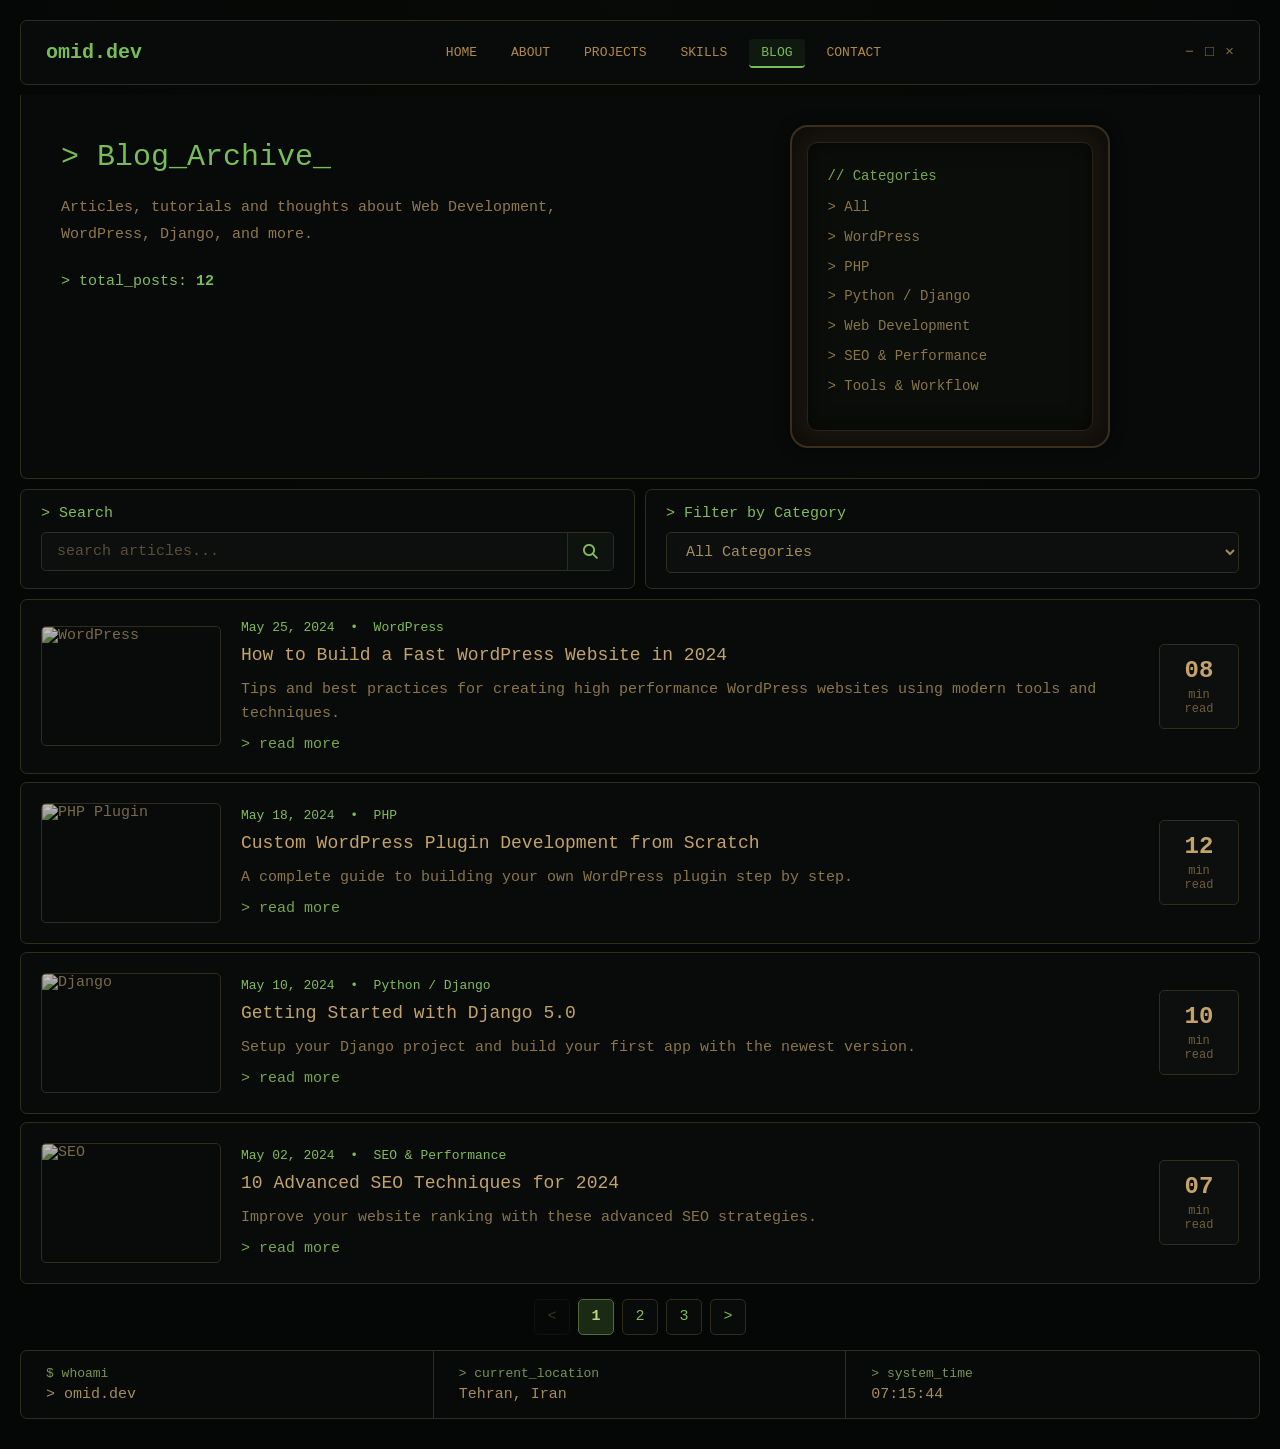
==== archive-blog.html @ b1e1ba17 "set new pages / single-portfolio, archive-blog, single blog, all assets for files" ====
<!DOCTYPE html>
<html lang="en" dir="ltr">

<head>
    <meta charset="UTF-8">
    <meta name="viewport" content="width=device-width, initial-scale=1.0">
    <title>Blog Archive | omid.dev</title>
    <link rel="stylesheet" href="archive-blog.css">
    <link rel="stylesheet" href="https://cdnjs.cloudflare.com/ajax/libs/font-awesome/6.5.0/css/all.min.css">
</head>

<body>


    <!-- ==================================================
         NAVBAR
    ================================================== -->

    <nav class="nav">

        <a href="index.html" class="logo">
            omid.dev
        </a>

        <ul class="nav-links">
            <li><a href="index.html">HOME</a></li>
            <li><a href="index.html#about">ABOUT</a></li>
            <li><a href="index.html#projects">PROJECTS</a></li>
            <li><a href="index.html#skills">SKILLS</a></li>
            <li><a href="archive-blog.html" class="active">BLOG</a></li>
            <li><a href="index.html#contact">CONTACT</a></li>
        </ul>

        <div class="window-controls">
            <span>&minus;</span>
            <span>&square;</span>
            <span>&times;</span>
        </div>

    </nav>


    <!-- ==================================================
         HERO SECTION
    ================================================== -->

    <div class="blog-hero">

        <!-- LEFT SIDE -->
        <div class="blog-hero-left">

            <h1 class="hero-title">
                &gt; Blog_Archive<span class="cursor">_</span>
            </h1>

            <p class="hero-desc">
                Articles, tutorials and thoughts
                about Web Development, WordPress,
                Django, and more.
            </p>

            <p class="hero-total">
                &gt; total_posts: <span>12</span>
            </p>

        </div>

        <!-- RIGHT SIDE - CATEGORIES MONITOR -->
        <div class="blog-hero-right">

            <div class="monitor-frame">

                <div class="monitor-screen">

                    <p class="monitor-label">
                        // Categories
                    </p>

                    <p class="monitor-item">&gt; All</p>
                    <p class="monitor-item">&gt; WordPress</p>
                    <p class="monitor-item">&gt; PHP</p>
                    <p class="monitor-item">&gt; Python / Django</p>
                    <p class="monitor-item">&gt; Web Development</p>
                    <p class="monitor-item">&gt; SEO &amp; Performance</p>
                    <p class="monitor-item">&gt; Tools &amp; Workflow</p>

                </div>

            </div>

        </div>

    </div>


    <!-- ==================================================
         FILTER SECTION
    ================================================== -->

    <div class="filter-section">

        <!-- SEARCH -->
        <div class="filter-box">
            <label class="filter-label">&gt; Search</label>
            <div class="search-input-wrap">
                <input
                    type="text"
                    class="search-input"
                    placeholder="search articles..."
                >
                <button class="search-btn">
                    <i class="fa-solid fa-magnifying-glass"></i>
                </button>
            </div>
        </div>

        <!-- CATEGORY FILTER -->
        <div class="filter-box">
            <label class="filter-label">&gt; Filter by Category</label>
            <select class="filter-select">
                <option>All Categories</option>
                <option>WordPress</option>
                <option>PHP</option>
                <option>Python / Django</option>
                <option>Web Development</option>
                <option>SEO &amp; Performance</option>
                <option>Tools &amp; Workflow</option>
            </select>
        </div>

    </div>


    <!-- ==================================================
         BLOG POSTS
    ================================================== -->

    <div class="posts-list">


        <!-- POST 01 -->
        <article class="post-card">

            <div class="post-thumb">
                <img src="https://images.unsplash.com/photo-1555066931-4365d14bab8c?w=300&h=200&fit=crop" alt="WordPress">
            </div>

            <div class="post-info">

                <p class="post-meta">
                    May 25, 2024 &nbsp;&bull;&nbsp; WordPress
                </p>

                <h2 class="post-title">
                    How to Build a Fast WordPress
                    Website in 2024
                </h2>

                <p class="post-excerpt">
                    Tips and best practices for creating high performance
                    WordPress websites using modern tools and techniques.
                </p>

                <a href="single-blog.html" class="post-link">
                    &gt; read more
                </a>

            </div>

            <div class="post-readtime">
                <span class="readtime-num">08</span>
                <span class="readtime-label">min read</span>
            </div>

        </article>


        <!-- POST 02 -->
        <article class="post-card">

            <div class="post-thumb">
                <img src="https://images.unsplash.com/photo-1555066931-4365d14bab8c?w=300&h=200&fit=crop" alt="PHP Plugin">
            </div>

            <div class="post-info">

                <p class="post-meta">
                    May 18, 2024 &nbsp;&bull;&nbsp; PHP
                </p>

                <h2 class="post-title">
                    Custom WordPress Plugin Development
                    from Scratch
                </h2>

                <p class="post-excerpt">
                    A complete guide to building your own WordPress plugin
                    step by step.
                </p>

                <a href="single-blog.html" class="post-link">
                    &gt; read more
                </a>

            </div>

            <div class="post-readtime">
                <span class="readtime-num">12</span>
                <span class="readtime-label">min read</span>
            </div>

        </article>


        <!-- POST 03 -->
        <article class="post-card">

            <div class="post-thumb">
                <img src="https://images.unsplash.com/photo-1526379095098-d400fd0bf935?w=300&h=200&fit=crop" alt="Django">
            </div>

            <div class="post-info">

                <p class="post-meta">
                    May 10, 2024 &nbsp;&bull;&nbsp; Python / Django
                </p>

                <h2 class="post-title">
                    Getting Started with Django 5.0
                </h2>

                <p class="post-excerpt">
                    Setup your Django project and build your first app
                    with the newest version.
                </p>

                <a href="single-blog.html" class="post-link">
                    &gt; read more
                </a>

            </div>

            <div class="post-readtime">
                <span class="readtime-num">10</span>
                <span class="readtime-label">min read</span>
            </div>

        </article>


        <!-- POST 04 -->
        <article class="post-card">

            <div class="post-thumb">
                <img src="https://images.unsplash.com/photo-1460925895917-afdab827c52f?w=300&h=200&fit=crop" alt="SEO">
            </div>

            <div class="post-info">

                <p class="post-meta">
                    May 02, 2024 &nbsp;&bull;&nbsp; SEO &amp; Performance
                </p>

                <h2 class="post-title">
                    10 Advanced SEO Techniques for 2024
                </h2>

                <p class="post-excerpt">
                    Improve your website ranking with these advanced
                    SEO strategies.
                </p>

                <a href="single-blog.html" class="post-link">
                    &gt; read more
                </a>

            </div>

            <div class="post-readtime">
                <span class="readtime-num">07</span>
                <span class="readtime-label">min read</span>
            </div>

        </article>


    </div>


    <!-- ==================================================
         PAGINATION
    ================================================== -->

    <div class="pagination">

        <button class="page-btn" disabled>&lt;</button>
        <button class="page-btn active">1</button>
        <button class="page-btn">2</button>
        <button class="page-btn">3</button>
        <button class="page-btn">&gt;</button>

    </div>


    <!-- ==================================================
         FOOTER
    ================================================== -->

    <footer class="site-footer">

        <div class="footer-col">
            <span class="footer-key">$ whoami</span>
            <span class="footer-val">&gt; omid.dev</span>
        </div>

        <div class="footer-col">
            <span class="footer-key">&gt; current_location</span>
            <span class="footer-val">Tehran, Iran</span>
        </div>

        <div class="footer-col">
            <span class="footer-key">&gt; system_time</span>
            <span class="footer-val" id="footer-clock">18:42:36</span>
        </div>

    </footer>


    <!-- ==================================================
         JAVASCRIPT
    ================================================== -->

    <script src="archive-blog.js"></script>

</body>

</html>
---- archive-blog.css ----
/* =====================================================
   RESET
===================================================== */

* {
    margin: 0;
    padding: 0;
    box-sizing: border-box;
}

html {
    scroll-behavior: smooth;
}

body {
    min-height: 100vh;
    background:
        radial-gradient(
            circle at 50% 0%,
            rgba(80, 80, 40, .035),
            transparent 40%
        ),
        #050706;
    color: #a78c58;
    font-family: "Courier New", monospace;
    font-size: 15px;
    overflow-x: hidden;
}


/* =====================================================
   NAVBAR
===================================================== */

.nav {
    width: calc(100% - 40px);
    max-width: 1500px;
    height: 65px;
    margin: 20px auto 0;
    padding: 0 25px;
    display: flex;
    align-items: center;
    justify-content: space-between;
    background: #080b0a;
    border: 1px solid #302d1e;
    border-radius: 7px;
}

.logo {
    color: #76bd58;
    font-size: 20px;
    font-weight: bold;
    text-decoration: none;
}

.nav-links {
    display: flex;
    align-items: center;
    gap: 10px;
    list-style: none;
}

.nav-links a {
    color: #b18a45;
    text-decoration: none;
    font-size: 13px;
    padding: 6px 12px;
    border-radius: 4px;
    transition: color .2s ease, background .2s ease;
}

.nav-links a:hover {
    color: #9bcf70;
}

.nav-links a.active {
    color: #78bd58;
    background: rgba(120, 189, 88, .08);
    border-bottom: 2px solid #78bd58;
}

.window-controls {
    display: flex;
    align-items: center;
    gap: 11px;
    color: #866b3b;
    font-size: 15px;
}


/* =====================================================
   HERO SECTION
===================================================== */

.blog-hero {
    width: calc(100% - 40px);
    max-width: 1500px;
    margin: 10px auto 0;
    display: grid;
    grid-template-columns: 1fr 1fr;
    gap: 0;
    background: #070a09;
    border-left: 1px solid #302d1e;
    border-right: 1px solid #302d1e;
    border-bottom: 1px solid #302d1e;
    border-radius: 0 0 7px 7px;
    overflow: hidden;
}

.blog-hero-left {
    padding: 45px 40px;
}

.hero-title {
    margin-bottom: 20px;
    color: #77bd58;
    font-size: 30px;
    font-weight: 500;
}

.cursor {
    animation: blink 1s steps(1) infinite;
    color: #77bd58;
}

@keyframes blink {
    0%, 49% { opacity: 1; }
    50%, 100% { opacity: 0; }
}

.hero-desc {
    color: #92784b;
    font-size: 15px;
    line-height: 1.8;
    margin-bottom: 25px;
}

.hero-total {
    color: #81bc59;
    font-size: 15px;
}

.hero-total span {
    color: #78bd58;
    font-weight: bold;
}


/* =====================================================
   MONITOR FRAME (RIGHT SIDE)
===================================================== */

.blog-hero-right {
    display: flex;
    align-items: center;
    justify-content: center;
    padding: 30px;
}

.monitor-frame {
    width: 320px;
    padding: 15px;
    background: #1a1610;
    border-radius: 18px;
    border: 2px solid #3a2e1c;
    box-shadow:
        inset 0 0 30px rgba(0,0,0,.6),
        0 0 15px rgba(0,0,0,.4);
}

.monitor-screen {
    background: #0a0d09;
    border: 1px solid #2a2318;
    border-radius: 10px;
    padding: 25px 20px;
    box-shadow: inset 0 0 20px rgba(0,0,0,.5);
}

.monitor-label {
    color: #78a64e;
    font-size: 14px;
    margin-bottom: 12px;
}

.monitor-item {
    color: #8a7548;
    font-size: 14px;
    margin-bottom: 6px;
    line-height: 1.7;
}

.monitor-item:hover {
    color: #b8945a;
}


/* =====================================================
   FILTER SECTION
===================================================== */

.filter-section {
    width: calc(100% - 40px);
    max-width: 1500px;
    margin: 10px auto 0;
    display: grid;
    grid-template-columns: 1fr 1fr;
    gap: 10px;
}

.filter-box {
    background: #080b0a;
    border: 1px solid #302d1e;
    border-radius: 7px;
    padding: 15px 20px;
}

.filter-label {
    display: block;
    margin-bottom: 10px;
    color: #81bc59;
    font-size: 15px;
}

.search-input-wrap {
    display: flex;
    align-items: center;
    background: #0c0f0d;
    border: 1px solid #302d1e;
    border-radius: 5px;
    overflow: hidden;
}

.search-input {
    flex: 1;
    padding: 10px 15px;
    background: transparent;
    border: none;
    outline: none;
    color: #a78c58;
    font-family: inherit;
    font-size: 15px;
}

.search-input::placeholder {
    color: #5a4e38;
}

.search-btn {
    padding: 10px 15px;
    background: #0f1310;
    border: none;
    border-left: 1px solid #302d1e;
    color: #81bc59;
    cursor: pointer;
    font-size: 15px;
    transition: background .2s ease;
}

.search-btn:hover {
    background: #161b16;
}

.filter-select {
    width: 100%;
    padding: 10px 15px;
    background: #0c0f0d;
    border: 1px solid #302d1e;
    border-radius: 5px;
    color: #a78c58;
    font-family: inherit;
    font-size: 15px;
    outline: none;
    cursor: pointer;
    appearance: auto;
}

.filter-select option {
    background: #0c0f0d;
    color: #a78c58;
}


/* =====================================================
   BLOG POSTS
===================================================== */

.posts-list {
    width: calc(100% - 40px);
    max-width: 1500px;
    margin: 10px auto 0;
}

.post-card {
    display: grid;
    grid-template-columns: 180px 1fr 80px;
    gap: 20px;
    align-items: center;
    padding: 20px;
    margin-bottom: 8px;
    background: #080b0a;
    border: 1px solid #302d1e;
    border-radius: 7px;
    transition: border-color .2s ease, background .2s ease;
}

.post-card:hover {
    border-color: #586b3b;
    background: #0a0e0b;
}

.post-thumb {
    width: 180px;
    height: 120px;
    overflow: hidden;
    border-radius: 5px;
    border: 1px solid #302d1e;
}

.post-thumb img {
    width: 100%;
    height: 100%;
    object-fit: cover;
    filter: brightness(0.7) sepia(0.3);
    transition: filter .3s ease;
}

.post-card:hover .post-thumb img {
    filter: brightness(0.85) sepia(0.2);
}

.post-meta {
    color: #81bc59;
    font-size: 13px;
    margin-bottom: 8px;
}

.post-title {
    color: #c4a36a;
    font-size: 18px;
    font-weight: 500;
    margin-bottom: 10px;
    line-height: 1.4;
}

.post-excerpt {
    color: #8a7548;
    font-size: 15px;
    line-height: 1.6;
    margin-bottom: 10px;
}

.post-link {
    color: #78a64e;
    font-size: 15px;
    text-decoration: none;
    transition: color .2s ease;
}

.post-link:hover {
    color: #b3d87d;
}

.post-readtime {
    text-align: center;
    padding: 12px;
    background: #0c0f0d;
    border: 1px solid #302d1e;
    border-radius: 5px;
}

.readtime-num {
    display: block;
    color: #c4a36a;
    font-size: 24px;
    font-weight: bold;
}

.readtime-label {
    display: block;
    color: #725e3b;
    font-size: 12px;
    margin-top: 4px;
}


/* =====================================================
   PAGINATION
===================================================== */

.pagination {
    width: calc(100% - 40px);
    max-width: 1500px;
    margin: 15px auto;
    display: flex;
    justify-content: center;
    align-items: center;
    gap: 8px;
}

.page-btn {
    width: 36px;
    height: 36px;
    display: flex;
    align-items: center;
    justify-content: center;
    background: #080b0a;
    border: 1px solid #302d1e;
    border-radius: 5px;
    color: #81bc59;
    font-family: inherit;
    font-size: 15px;
    cursor: pointer;
    transition: all .2s ease;
}

.page-btn:hover:not(:disabled):not(.active) {
    border-color: #586b3b;
    background: #0c0f0d;
}

.page-btn.active {
    background: #1a2a15;
    border-color: #586b3b;
    color: #b3d87d;
    font-weight: bold;
}

.page-btn:disabled {
    opacity: 0.3;
    cursor: not-allowed;
}


/* =====================================================
   FOOTER
===================================================== */

.site-footer {
    width: calc(100% - 40px);
    max-width: 1500px;
    margin: 0 auto 30px;
    display: grid;
    grid-template-columns: 1fr 1fr 1fr;
    background: #070a09;
    border: 1px solid #302d1e;
    border-radius: 7px;
    overflow: hidden;
}

.footer-col {
    padding: 15px 25px;
    border-right: 1px solid #302d1e;
    display: flex;
    flex-direction: column;
    gap: 5px;
}

.footer-col:last-child {
    border-right: none;
}

.footer-key {
    color: #789353;
    font-size: 13px;
}

.footer-val {
    color: #a78c58;
    font-size: 15px;
}


/* =====================================================
   RESPONSIVE
===================================================== */

@media (max-width: 1000px) {

    .blog-hero {
        grid-template-columns: 1fr;
    }

    .blog-hero-right {
        display: none;
    }

    .filter-section {
        grid-template-columns: 1fr;
    }

    .post-card {
        grid-template-columns: 140px 1fr 70px;
        gap: 15px;
    }

    .post-thumb {
        width: 140px;
        height: 100px;
    }
}

@media (max-width: 700px) {

    .nav-links {
        display: none;
    }

    .post-card {
        grid-template-columns: 1fr;
        gap: 12px;
    }

    .post-thumb {
        width: 100%;
        height: 180px;
    }

    .post-readtime {
        text-align: left;
        padding: 0;
        background: none;
        border: none;
    }

    .readtime-num {
        display: inline;
        font-size: 15px;
    }

    .readtime-label {
        display: inline;
        font-size: 15px;
        margin-top: 0;
    }

    .site-footer {
        grid-template-columns: 1fr;
    }

    .footer-col {
        border-right: none;
        border-bottom: 1px solid #302d1e;
    }

    .footer-col:last-child {
        border-bottom: none;
    }

    .hero-title {
        font-size: 22px;
    }
}
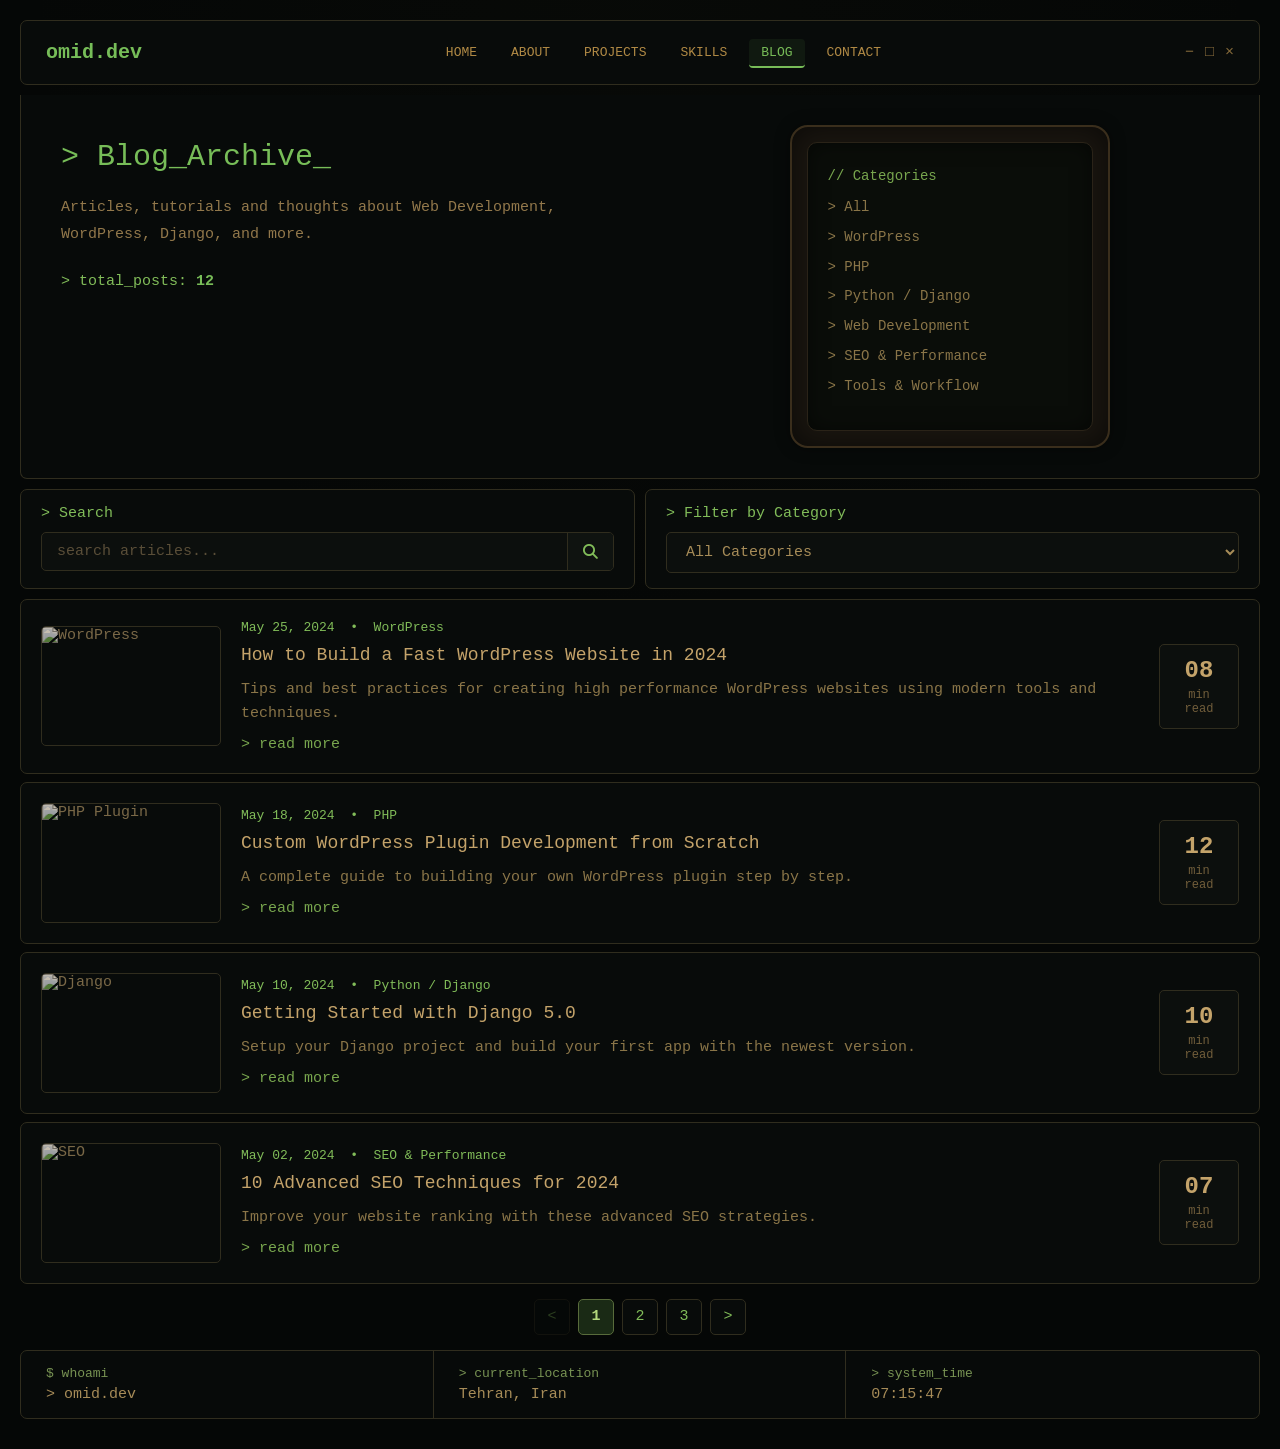
==== commit ccd97576: "responsive site" ====
--- a/archive-blog.html
+++ b/archive-blog.html
@@ -21,6 +21,12 @@
         <a href="index.html" class="logo">
             omid.dev
         </a>
+
+        <button class="hamburger" aria-label="Toggle menu">
+            <span></span>
+            <span></span>
+            <span></span>
+        </button>
 
         <ul class="nav-links">
             <li><a href="index.html">HOME</a></li>
@@ -38,6 +44,9 @@
         </div>
 
     </nav>
+
+    <!-- Mobile Menu Overlay -->
+    <div class="mobile-overlay"></div>
 
 
     <!-- ==================================================
--- a/archive-blog.css
+++ b/archive-blog.css
@@ -85,6 +85,68 @@
     gap: 11px;
     color: #866b3b;
     font-size: 15px;
+}
+
+
+/* =====================================================
+   HAMBURGER MENU
+===================================================== */
+
+.hamburger {
+    display: none;
+    flex-direction: column;
+    justify-content: center;
+    gap: 5px;
+    width: 30px;
+    height: 30px;
+    padding: 0;
+    background: transparent;
+    border: none;
+    cursor: pointer;
+    z-index: 1001;
+}
+
+.hamburger span {
+    display: block;
+    width: 100%;
+    height: 2px;
+    background: #b18a45;
+    border-radius: 2px;
+    transition: all .3s ease;
+}
+
+.hamburger.active span:nth-child(1) {
+    transform: rotate(45deg) translate(5px, 5px);
+    background: #78bd58;
+}
+
+.hamburger.active span:nth-child(2) {
+    opacity: 0;
+}
+
+.hamburger.active span:nth-child(3) {
+    transform: rotate(-45deg) translate(5px, -5px);
+    background: #78bd58;
+}
+
+
+/* =====================================================
+   MOBILE OVERLAY
+===================================================== */
+
+.mobile-overlay {
+    display: none;
+    position: fixed;
+    inset: 0;
+    background: rgba(5, 7, 6, 0.95);
+    z-index: 999;
+    opacity: 0;
+    transition: opacity .3s ease;
+}
+
+.mobile-overlay.active {
+    display: block;
+    opacity: 1;
 }
 
 
@@ -499,10 +561,42 @@
     }
 }
 
-@media (max-width: 700px) {
+@media (max-width: 768px) {
+
+    .hamburger {
+        display: flex;
+    }
+
+    .window-controls {
+        display: none;
+    }
 
     .nav-links {
-        display: none;
+        position: fixed;
+        top: 0;
+        right: -100%;
+        width: 280px;
+        height: 100vh;
+        flex-direction: column;
+        align-items: flex-start;
+        gap: 0;
+        padding: 80px 30px 30px;
+        background: #080b0a;
+        border-left: 1px solid #302d1e;
+        z-index: 1000;
+        transition: right .3s ease;
+        overflow-y: auto;
+    }
+
+    .nav-links.active {
+        right: 0;
+    }
+
+    .nav-links a {
+        width: 100%;
+        padding: 14px 0;
+        font-size: 15px;
+        border-bottom: 1px solid #1a1d16;
     }
 
     .post-card {
@@ -549,4 +643,20 @@
     .hero-title {
         font-size: 22px;
     }
-}
+
+    .blog-hero-left {
+        padding: 30px 20px;
+    }
+
+    .filter-box {
+        padding: 12px 15px;
+    }
+
+    .post-title {
+        font-size: 16px;
+    }
+
+    .post-excerpt {
+        font-size: 14px;
+    }
+}
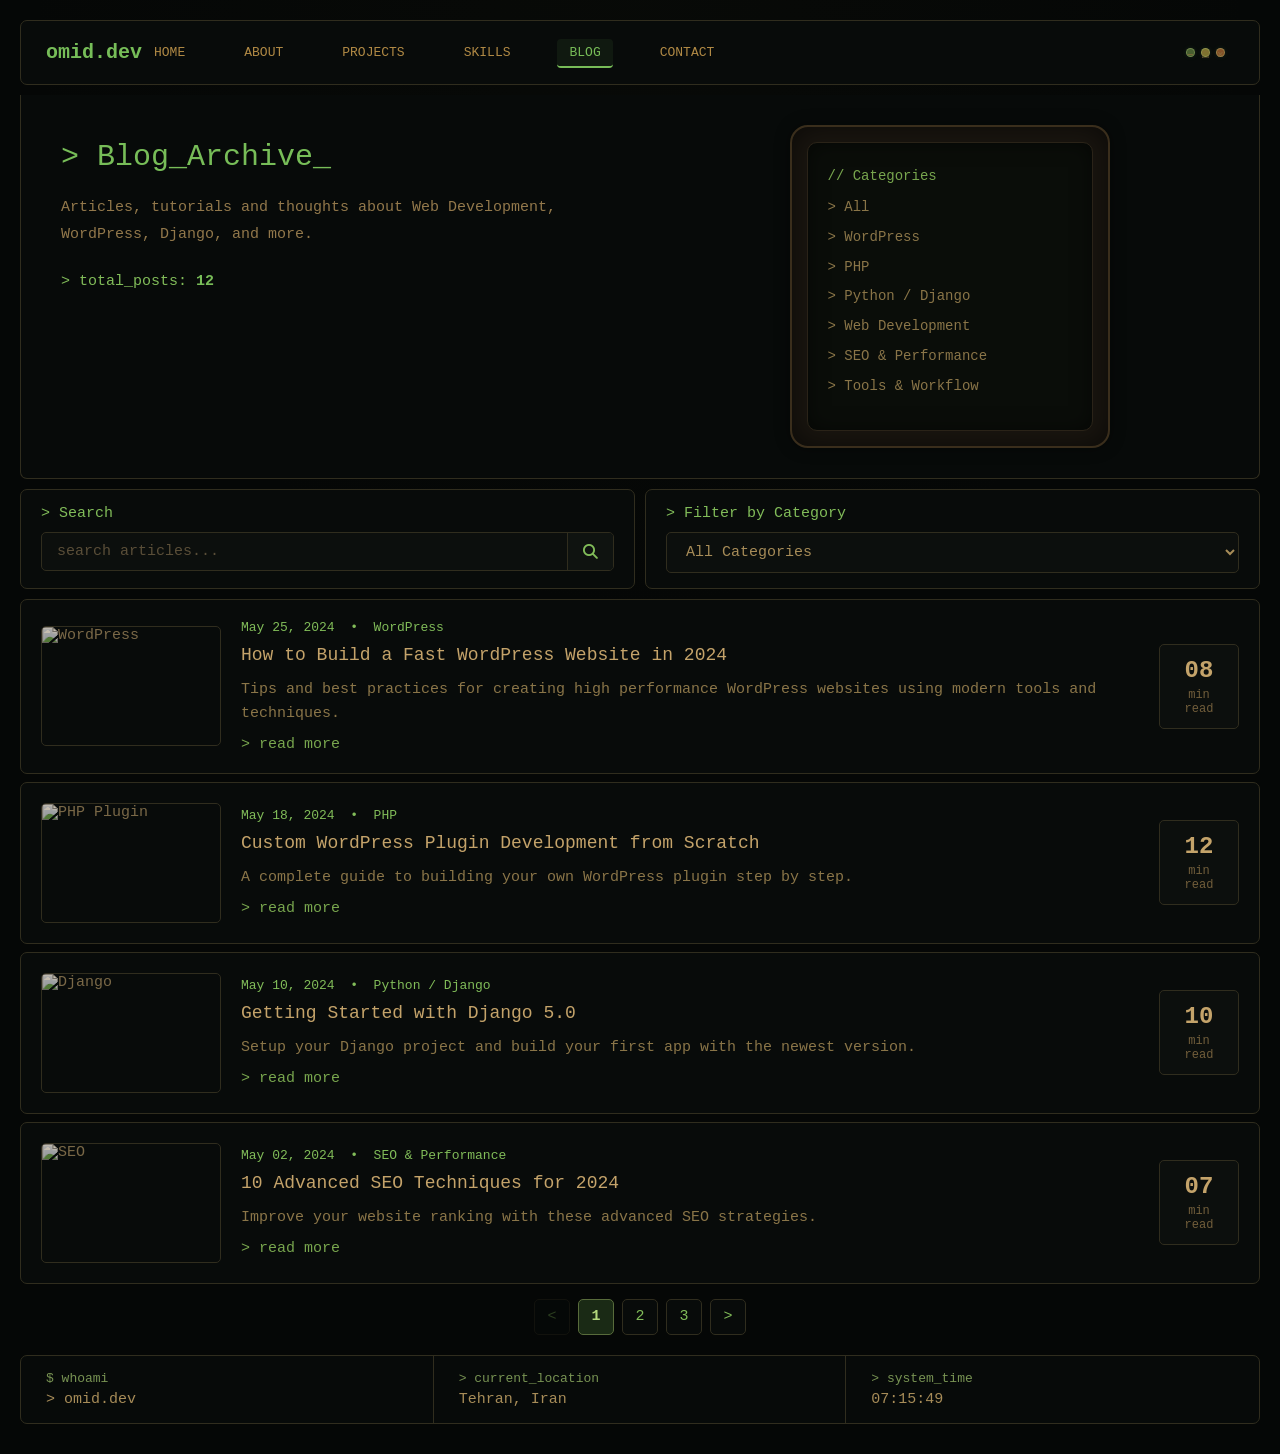
==== commit a315be32: "online project version" ====
--- a/archive-blog.html
+++ b/archive-blog.html
@@ -5,7 +5,7 @@
     <meta charset="UTF-8">
     <meta name="viewport" content="width=device-width, initial-scale=1.0">
     <title>Blog Archive | omid.dev</title>
-    <link rel="stylesheet" href="archive-blog.css">
+    <link rel="stylesheet" href="new-css.css">
     <link rel="stylesheet" href="https://cdnjs.cloudflare.com/ajax/libs/font-awesome/6.5.0/css/all.min.css">
 </head>
 
--- a/new-css.css
+++ b/new-css.css
@@ -0,0 +1,6725 @@
+/* =====================================================
+   new-css.css — Combined Stylesheet
+   All project CSS in one file.
+   Sections:
+     1. style.css         (index.html — main page)
+     2. archive-blog.css  (archive-blog.html)
+     3. single-blog.css   (single-blog.html)
+     4. single-portfolio.css (single-portfolio.html)
+     5. portfolio.css     (portfolio.html)
+   Original files preserved — do NOT delete.
+===================================================== */
+
+
+
+/* =====================================================
+   SECTION 1 — style.css (index.html)
+===================================================== */
+
+/* =====================================================
+   RESET
+===================================================== */
+
+* {
+    margin: 0;
+    padding: 0;
+    box-sizing: border-box;
+}
+
+
+html {
+    scroll-behavior: smooth;
+}
+
+
+body {
+
+    min-height: 100vh;
+
+    background:
+        radial-gradient(
+            circle at 50% 0%,
+            rgba(80, 80, 40, .035),
+            transparent 40%
+        ),
+        #050706;
+
+    color: #a78c58;
+
+    font-family:
+        "Courier New",
+        monospace;
+
+    font-size: 15px;
+
+    overflow-x: hidden;
+}
+
+
+::-webkit-scrollbar {
+
+    width: 8px;
+
+    height: 8px;
+}
+
+
+::-webkit-scrollbar-track {
+
+    background: #0a0d0c;
+}
+
+
+::-webkit-scrollbar-thumb {
+
+    background: #3a3520;
+
+    border-radius: 4px;
+}
+
+
+::-webkit-scrollbar-thumb:hover {
+
+    background: #586b3b;
+}
+
+
+::-webkit-scrollbar-corner {
+
+    background: #0a0d0c;
+}
+
+
+/* =====================================================
+   NAVBAR
+===================================================== */
+
+.nav {
+
+    width: calc(100% - 40px);
+
+    max-width: 1500px;
+
+    height: 65px;
+
+    margin: 20px auto 0;
+
+    padding: 0 25px;
+
+    display: flex;
+
+    align-items: center;
+
+    justify-content: space-between;
+
+    background: #080b0a;
+
+    border: 1px solid #302d1e;
+
+    border-radius: 7px;
+}
+
+.logo_div{
+    width: 33%;
+}
+.menu{
+    width: 33%;
+}
+
+.logo {
+
+    color: #76bd58;
+
+    font-size: 20px;
+
+    font-weight: bold;
+}
+
+
+.nav-links {
+
+    display: flex;
+
+    align-items: center;
+
+    gap: 35px;
+
+    list-style: none;
+}
+
+
+.nav-links a {
+
+    color: #b18a45;
+
+    text-decoration: none;
+
+    font-size: 13px;
+
+    transition: color .2s ease;
+}
+
+
+.nav-links a:hover {
+
+    color: #9bcf70;
+}.nav-work {
+
+    color: #8dc365 !important;
+
+}
+
+
+/* =====================================================
+   HAMBURGER MENU
+===================================================== */
+
+.hamburger {
+
+    display: none;
+
+    flex-direction: column;
+    justify-content: center;
+    gap: 5px;
+
+    width: 30px;
+    height: 30px;
+    padding: 0;
+
+    background: transparent;
+    border: none;
+    cursor: pointer;
+    z-index: 1001;
+}
+
+
+.hamburger span {
+
+    display: block;
+    width: 100%;
+    height: 2px;
+    background: #b18a45;
+    border-radius: 2px;
+    transition: all .3s ease;
+}
+
+
+.hamburger.active span:nth-child(1) {
+    transform: rotate(45deg) translate(5px, 5px);
+    background: #78bd58;
+}
+
+
+.hamburger.active span:nth-child(2) {
+    opacity: 0;
+}
+
+
+.hamburger.active span:nth-child(3) {
+    transform: rotate(-45deg) translate(5px, -5px);
+    background: #78bd58;
+}
+
+
+/* =====================================================
+   MOBILE OVERLAY
+===================================================== */
+
+.mobile-overlay {
+
+    display: none;
+
+    position: fixed;
+    inset: 0;
+    background: rgba(5, 7, 6, 0.95);
+    z-index: 999;
+    opacity: 0;
+    transition: opacity .3s ease;
+}
+
+
+.mobile-overlay.active {
+
+    display: block;
+    opacity: 1;
+
+}
+
+
+/* =====================================================
+   HERO
+===================================================== */
+
+.section1 {
+
+    width: calc(100% - 40px);
+
+    max-width: 1500px;
+
+    min-height: 465px;
+
+    margin: 0 auto;
+
+    display: grid;
+
+    grid-template-columns: 1fr 1fr;
+
+    border-left: 1px solid #302d1e;
+
+    border-right: 1px solid #302d1e;
+
+    border-bottom: 1px solid #302d1e;
+
+    border-radius: 0 0 7px 7px;
+
+    background: #070a09;
+}
+
+
+.title {
+
+    padding: 55px 45px;
+}
+
+
+.title h1 {
+
+    margin-bottom: 15px;
+
+    color: #77bd58;
+
+    font-size: 30px;
+
+    font-weight: 500;
+}
+
+
+.title h2 {
+
+    margin-bottom: 20px;
+
+    color: #b59862;
+
+    font-size: 18px;
+
+    font-weight: 400;
+}
+
+
+.title > p {
+
+    color: #92784b;
+
+    font-size: 16px;
+
+    line-height: 1.8;
+}
+
+
+.btn {
+
+    margin-top: 28px;
+
+    padding: 12px 25px;
+
+    background: transparent;
+
+    border: 1px solid #597340;
+
+    color: #7eb45b;
+
+    font-family: inherit;
+
+    font-size: 15px;
+
+    cursor: pointer;
+
+    transition: .2s ease;
+}
+
+
+.btn:hover {
+
+    background: #10170d;
+
+    border-color: #7ca853;
+}
+
+
+/* =====================================================
+   SOCIAL
+===================================================== */
+
+.social-btn {
+
+    display: flex;
+
+    gap: 25px;
+
+    margin-top: 20px;
+}
+
+
+.social-btn button {
+
+    width: 25px;
+
+    height: 25px;
+
+    background: transparent;
+
+    border: 0;
+
+    color: #6e9c4d;
+
+    font-size: 20px;
+
+    cursor: pointer;
+
+    transition: .2s ease;
+}
+
+
+.social-btn button:hover {
+
+    color: #a3d47a;
+
+    transform: translateY(-2px);
+}
+
+
+/* =====================================================
+   INFO BOX
+===================================================== */
+
+.info-box {
+
+    margin-top: 25px;
+
+    color: #806c45;
+
+    font-size: 15px;
+
+    line-height: 1.9;
+}
+
+
+.info-box .label {
+
+    display: inline-block;
+
+    width: 145px;
+
+    color: #6f954b;
+}
+
+
+.info-box .value {
+
+    color: #a58a55;
+}
+
+
+.info-box .true {
+
+    color: #77b54d;
+}
+
+
+/* =====================================================
+   ABOUT / SKILLS / CURRENTLY
+===================================================== */
+
+.container {
+
+    width: calc(100% - 40px);
+
+    max-width: 1500px;
+
+    margin: 10px auto 0;
+
+    display: grid;
+
+    grid-template-columns:
+        1.1fr
+        1fr
+        1fr;
+
+    gap: 10px;
+}
+
+
+.section {
+
+    min-height: 245px;
+
+    padding: 20px;
+
+    background: #080b0a;
+
+    border: 1px solid #302d1e;
+
+    border-radius: 7px;
+
+    overflow: hidden;
+}
+
+
+/* =====================================================
+   ABOUT
+===================================================== */
+
+.about_title,
+.skills-title,
+.currently-title {
+
+    margin-bottom: 18px;
+
+    color: #81bc59;
+
+    font-size: 15px;
+
+    font-weight: 400;
+}
+
+
+.about-content {
+
+    display: grid;
+
+    grid-template-columns: 135px 1fr;
+
+    gap: 20px;
+
+    align-items: start;
+}
+
+
+.about-content img {
+
+    width: 135px;
+
+    height: 165px;
+
+    object-fit: cover;
+
+    border: 1px solid #302d1e;
+}
+
+
+.about_text p {
+
+    margin-bottom: 15px;
+
+    color: #a18856;
+
+    font-size: 15px;
+
+    line-height: 1.65;
+}
+
+
+.about_text .light_color {
+
+    color: #78a64e;
+}
+
+
+/* =====================================================
+   SKILLS
+===================================================== */
+
+.skills-box {
+
+    width: 100%;
+}
+
+
+.skill {
+
+    display: grid;
+
+    grid-template-columns:
+        120px
+        1fr
+        45px;
+
+    align-items: center;
+
+    gap: 10px;
+
+    margin-bottom: 12px;
+}
+
+
+.skill-name {
+
+    color: #aa8c54;
+
+    font-size: 15px;
+}
+
+
+.progress {
+
+    height: 6px;
+
+    border: 1px solid #272b22;
+
+    background: #0b0f0d;
+}
+
+
+.progress-bar {
+
+    width: var(--progress);
+
+    height: 100%;
+
+    background: #4c7137;
+}
+
+
+.skill-percent {
+
+    color: #aa8c54;
+
+    font-size: 15px;
+
+    text-align: right;
+}
+
+
+/* =====================================================
+   CURRENTLY
+===================================================== */
+
+.currently-box {
+
+    position: relative;
+
+    height: 100%;
+}
+
+
+.currently-list p {
+
+    margin-bottom: 10px;
+
+    color: #a98a52;
+
+    font-size: 15px;
+}
+
+
+.currently-list p::first-letter {
+
+    color: #6fa24b;
+}
+
+
+/* =====================================================
+   DIGITAL CLOCK
+===================================================== */
+
+.clock {
+
+    width: 78%;
+
+    height: 75px;
+
+    margin: 25px auto 0;
+
+    padding: 8px;
+
+    border: 1px solid #6b4e21;
+
+    border-radius: 12px;
+
+    background: #21170b;
+
+    box-shadow:
+        inset 0 0 0 4px #130f08,
+        inset 0 0 0 6px #4a3518,
+        0 0 8px rgba(0,0,0,.5);
+}
+
+
+.clock-screen {
+
+    width: 100%;
+
+    height: 100%;
+
+    display: flex;
+
+    align-items: center;
+
+    justify-content: center;
+
+    background: #050505;
+
+    border: 1px solid #3d2c17;
+
+    border-radius: 5px;
+
+    box-shadow:
+        inset 0 0 20px rgba(0,0,0,.8);
+}
+
+
+#digital-clock {
+
+    color: #c92e0d;
+
+    font-family:
+        "Courier New",
+        monospace;
+
+    font-size: 28px;
+
+    letter-spacing: 2px;
+
+    text-shadow:
+        0 0 5px rgba(200,40,10,.25);
+}
+
+
+/* =====================================================
+   BOTTOM SECTION
+===================================================== */
+
+.bottom-section {
+
+    width: calc(100% - 40px);
+
+    max-width: 1500px;
+
+    margin: 10px auto 20px;
+
+    display: grid;
+
+    grid-template-columns:
+        1.45fr
+        1.22fr
+        .58fr;
+
+    gap: 8px;
+
+    font-family:
+        "Courier New",
+        monospace;
+}
+
+
+/* =====================================================
+   COMMON PANEL
+===================================================== */
+
+.projects-panel,
+.code-panel,
+.terminal-panel {
+
+    position: relative;
+
+    height: 350px;
+
+    overflow: hidden;
+
+    background: #080b0a;
+
+    border: 1px solid #302d1e;
+
+    border-radius: 7px;
+
+    box-shadow:
+        inset 0 0 35px rgba(0,0,0,.45),
+        0 0 8px rgba(0,0,0,.25);
+}
+
+
+/* =====================================================
+   FEATURED PROJECTS HEADER
+===================================================== */
+
+.projects-header {
+
+    position: relative;
+
+    z-index: 10;
+
+    height: 40px;
+
+    padding: 0 20px;
+
+    display: flex;
+
+    align-items: center;
+
+    justify-content: space-between;
+
+    background: #080b0a;
+
+    border-bottom: 1px solid #302d1e;
+}
+
+
+.projects-header h3 {
+
+    color: #86bd59;
+
+    font-size: 15px;
+
+    font-weight: 400;
+}
+
+
+.projects-header a {
+
+    color: #78a64e;
+
+    font-size: 15px;
+
+    text-decoration: none;
+
+    transition: .2s ease;
+}
+
+
+.projects-header a:hover {
+
+    color: #b3d87d;
+}
+
+
+/* =====================================================
+   PROJECT SLIDER
+===================================================== */
+
+.projects-slider {
+
+    position: relative;
+
+    width: 100%;
+
+    height: 210px;
+
+    display: flex;
+
+    align-items: center;
+
+    justify-content: center;
+}
+
+
+.projects-viewport {
+
+    width: 100%;
+
+    overflow: hidden;
+
+    padding: 0 45px;
+}
+
+
+.projects-track {
+
+    display: flex;
+
+    gap: 10px;
+
+    justify-content: center;
+
+    transition:
+        transform .45s cubic-bezier(.4, 0, .2, 1);
+
+    will-change: transform;
+
+    touch-action: pan-y;
+}
+
+
+/* =====================================================
+   PROJECT CARD
+===================================================== */
+
+.project-card {
+
+    position: relative;
+
+    flex: 0 0 calc(25% - 8px);
+
+    min-height: 10px;
+
+    padding: 15px;
+
+    background: #090c0b;
+
+    border: 1px solid #302e20;
+
+    border-radius: 5px;
+
+    display: flex;
+
+    flex-direction: column;
+
+    transition:
+        border-color .2s ease,
+        background .2s ease,
+        transform .2s ease;
+
+    overflow: hidden;
+}
+
+
+.project-card:hover {
+
+    border-color: #586b3b;
+
+    background: #0b0f0d;
+
+    transform: translateY(-2px);
+}
+
+
+.project-icon {
+
+    width: 40px;
+
+    height: 40px;
+
+    display: flex;
+
+    align-items: center;
+
+    justify-content: center;
+
+    margin-bottom: 6px;
+
+    color: #9d8650;
+
+    font-size: 22px;
+}
+
+
+.project-card h4 {
+
+    margin-bottom: 8px;
+
+    color: #c4a36a;
+
+    font-size: 15px;
+
+    font-weight: 500;
+
+    line-height: 1.3;
+
+    overflow: hidden;
+
+    text-overflow: ellipsis;
+
+    display: -webkit-box;
+
+    -webkit-line-clamp: 2;
+
+    -webkit-box-orient: vertical;
+}
+
+
+.project-card p {
+
+    color: #89764e;
+
+    font-size: 15px;
+
+    line-height: 1.6;
+
+    flex-grow: 1;
+}
+
+
+.project-year {
+
+    margin-top: 10px;
+
+    color: #71603e;
+
+    font-size: 15px;
+
+    align-self: flex-start;
+}
+
+
+/* =====================================================
+   SLIDER ARROWS
+===================================================== */
+
+.slider-arrow {
+
+    position: absolute;
+
+    z-index: 5;
+
+    width: 25px;
+
+    height: 45px;
+
+    display: flex;
+
+    align-items: center;
+
+    justify-content: center;
+
+    background: #080b0a;
+
+    border: 1px solid #3c3925;
+
+    color: #7da651;
+
+    font-family: inherit;
+
+    font-size: 22px;
+
+    line-height: 1;
+
+    cursor: pointer;
+
+    transition:
+        color .2s ease,
+        border-color .2s ease,
+        background .2s ease;
+}
+
+
+.slider-arrow:hover {
+
+    color: #b7d77e;
+
+    border-color: #687d43;
+
+    background: #10150d;
+}
+
+
+.slider-prev {
+
+    left: 5px;
+}
+
+
+.slider-next {
+
+    right: 5px;
+}
+
+
+/* =====================================================
+   PROJECT PAGINATION
+===================================================== */
+
+.project-pagination {
+
+    position: absolute;
+
+    bottom: 13px;
+
+    left: 0;
+
+    width: 100%;
+
+    display: flex;
+
+    justify-content: center;
+
+    align-items: center;
+
+    gap: 9px;
+}
+
+
+.project-pagination button {
+
+    width: 19px;
+
+    height: 2px;
+
+    padding: 0;
+
+    border: 0;
+
+    background: #303727;
+
+    cursor: pointer;
+
+    transition:
+        width .25s ease,
+        background .25s ease;
+}
+
+
+.project-pagination button:hover {
+
+    background: #657a45;
+}
+
+
+.project-pagination button.active {
+
+    width: 25px;
+
+    background: #d0a53a;
+}
+
+
+/* =====================================================
+   CODE PANEL
+===================================================== */
+
+.code-panel {
+
+    background: #080a09;
+}
+
+
+.code-tabs {
+
+    height: 30px;
+
+    display: flex;
+
+    align-items: stretch;
+
+    border-bottom: 1px solid #302d1e;
+
+    background: #0a0d0c;
+
+    overflow-x: auto;
+
+    cursor: grab;
+
+    user-select: none;
+}
+
+
+.code-tabs:active {
+
+    cursor: grabbing;
+}
+
+
+.code-tabs::-webkit-scrollbar {
+
+    height: 4px;
+}
+
+
+.code-tabs::-webkit-scrollbar-track {
+
+    background: #0c0f0d;
+}
+
+
+.code-tabs::-webkit-scrollbar-thumb {
+
+    background: #3a3520;
+
+    border-radius: 2px;
+}
+
+
+.code-tabs::-webkit-scrollbar-thumb:hover {
+
+    background: #586b3b;
+}
+
+
+.code-tab {
+
+    display: flex;
+
+    align-items: center;
+
+    padding: 0 18px;
+
+    color: #725e3b;
+
+    font-size: 15px;
+
+    border-right: 1px solid #302d1e;
+
+    white-space: nowrap;
+
+    cursor: pointer;
+
+    transition:
+        color .2s ease,
+        background .2s ease;
+}
+
+
+.code-tab.active {
+
+    color: #c39b55;
+
+    background: #11120f;
+
+    box-shadow:
+        inset 0 -1px 0 #80663c;
+}
+
+
+.code-tab:hover {
+
+    color: #b8945a;
+
+    background: #0d0f0c;
+}
+
+
+.window-controls {
+    width: 33%;
+    justify-content: right;
+    margin-left: auto;
+
+    padding: 0 9px;
+
+    display: flex;
+
+    align-items: center;
+
+    gap: 11px;
+
+    color: #866b3b;
+
+    font-size: 15px;
+}
+
+
+.code-content {
+
+    padding: 8px 0;
+
+    color: #9b7e48;
+
+    font-size: 15px;
+
+    line-height: 1.68;
+
+    overflow-y: auto;
+
+    overflow-x: auto;
+
+    max-height: 280px;
+
+    animation: fadeIn 0.3s ease;
+}
+
+
+.code-content::-webkit-scrollbar {
+
+    width: 6px;
+
+    height: 6px;
+}
+
+
+.code-content::-webkit-scrollbar-track {
+
+    background: #0a0d0c;
+}
+
+
+.code-content::-webkit-scrollbar-thumb {
+
+    background: #3a3520;
+
+    border-radius: 3px;
+}
+
+
+.code-content::-webkit-scrollbar-thumb:hover {
+
+    background: #586b3b;
+}
+
+
+.code-content::-webkit-scrollbar-corner {
+
+    background: #0a0d0c;
+}
+
+
+.code-content {
+
+    scrollbar-width: thin;
+
+    scrollbar-color: #3a3520 #0a0d0c;
+}
+
+
+@keyframes fadeIn {
+
+    from {
+
+        opacity: 0;
+
+        transform: translateY(5px);
+
+    }
+
+    to {
+
+        opacity: 1;
+
+        transform: translateY(0);
+
+    }
+}
+
+
+.code-row {
+
+    display: grid;
+
+    grid-template-columns: 34px 1fr;
+
+    min-height: 15px;
+}
+
+
+.line-number {
+
+    padding-right: 7px;
+
+    color: #4e4d3c;
+
+    text-align: right;
+
+    user-select: none;
+}
+
+
+.code {
+
+    padding-right: 12px;
+
+    white-space: nowrap;
+}
+
+
+.keyword {
+
+    color: #709c4c;
+}
+
+
+.string {
+
+    color: #a88a50;
+}
+
+
+.indent-1 {
+
+    padding-left: 10px;
+}
+
+
+.indent-2 {
+
+    padding-left: 22px;
+}
+
+
+.code-cursor {
+
+    padding-left: 34px;
+
+    color: #72a34d;
+
+    animation:
+        cursor-blink 1s steps(1) infinite;
+}
+
+
+@keyframes cursor-blink {
+
+    0%,
+    49% {
+        opacity: 1;
+    }
+
+    50%,
+    100% {
+        opacity: 0;
+    }
+
+}
+
+
+/* =====================================================
+   TERMINAL
+===================================================== */
+
+.terminal-panel {
+
+    background: #070a09;
+}
+
+
+.terminal-header {
+
+    height: 30px;
+
+    padding: 0 10px;
+
+    display: flex;
+
+    align-items: center;
+
+    justify-content: space-between;
+
+    color: #78a650;
+
+    font-size: 15px;
+
+    border-bottom: 1px solid #302d1e;
+}
+
+
+.terminal-controls {
+
+    display: flex;
+
+    gap: 10px;
+
+    color: #80663b;
+
+    font-size: 15px;
+}
+
+
+.terminal-content {
+
+    padding: 10px 12px;
+
+    color: #90764a;
+
+    font-size: 15px;
+
+    line-height: 1.65;
+}
+
+
+.terminal-content p {
+
+    margin: 0;
+
+    color: #92774a;
+
+    font-size: 15px;
+}
+
+
+.terminal-key {
+
+    display: inline-block;
+
+    width: 55px;
+
+    color: #789353;
+
+    font-size: 15px;
+}
+
+
+.terminal-command {
+
+    color: #78a74e !important;
+
+    margin-bottom: 2px !important;
+}
+
+
+.project-number {
+
+    display: inline-block;
+
+    width: 25px;
+
+    color: #76603c;
+
+    font-size: 15px;
+}
+
+
+.terminal-prompt {
+
+    color: #75a24d !important;
+}
+
+
+.blink {
+
+    animation:
+        terminal-blink 1s steps(1) infinite;
+}
+
+
+@keyframes terminal-blink {
+
+    0%,
+    49% {
+        opacity: 1;
+    }
+
+    50%,
+    100% {
+        opacity: 0;
+    }
+
+}
+
+
+.terminal-space {
+
+    height: 9px;
+}
+
+
+.terminal-space.small {
+
+    height: 4px;
+}/* =====================================================
+   RESPONSIVE
+===================================================== */
+
+@media (max-width: 1100px) {
+
+    .nav-links {
+        gap: 15px;
+    }
+
+    .bottom-section {
+        grid-template-columns:
+            1.5fr
+            1fr;
+    }
+
+    .projects-panel {
+        grid-column: 1 / -1;
+    }
+
+    .project-card {
+        flex-basis: calc(33.333% - 7px);
+    }
+
+}
+
+
+@media (max-width: 850px) {
+
+    .section1 {
+        grid-template-columns: 1fr;
+    }
+
+    .container {
+        grid-template-columns: 1fr;
+    }
+
+    .bottom-section {
+        grid-template-columns: 1fr;
+    }
+
+    .projects-panel {
+        grid-column: auto;
+    }
+
+    .project-card {
+        flex-basis: calc(50% - 5px);
+    }
+
+}
+
+
+@media (max-width: 768px) {
+
+    .hamburger {
+        display: flex;
+    }
+
+    .window-controls {
+        display: none;
+    }
+
+    .nav-links {
+        position: fixed;
+        top: 0;
+        right: -100%;
+        width: 280px;
+        height: 100vh;
+        flex-direction: column;
+        align-items: flex-start;
+        gap: 0;
+        padding: 80px 30px 30px;
+        background: #080b0a;
+        border-left: 1px solid #302d1e;
+        z-index: 1000;
+        transition: right .3s ease;
+        overflow-y: auto;
+    }
+
+    .nav-links.active {
+        right: 0;
+    }
+
+    .nav-links a {
+        width: 100%;
+        padding: 14px 0;
+        font-size: 15px;
+        border-bottom: 1px solid #1a1d16;
+    }
+
+    .section1,
+    .container,
+    .bottom-section {
+        width: calc(100% - 20px);
+    }
+
+    .title {
+        padding: 35px 25px;
+    }
+
+    .title h1 {
+        font-size: 24px;
+    }
+
+    .title h2 {
+        font-size: 16px;
+    }
+
+    .about-content {
+        grid-template-columns: 1fr;
+        justify-items: center;
+        text-align: center;
+    }
+
+    .about-content img {
+        width: 120px;
+        height: 145px;
+    }
+
+    .skill {
+        grid-template-columns:
+            100px
+            1fr
+            42px;
+    }
+
+    .info-box .label {
+        width: auto;
+        display: block;
+    }
+
+    .info-box .label,
+    .info-box .value,
+    .info-box .true {
+        font-size: 13px;
+    }
+
+    .code-panel,
+    .terminal-panel {
+        height: 300px;
+    }
+
+    .code-tab {
+        padding: 0 12px;
+        font-size: 14px;
+    }
+
+    .projects-slider {
+        height: 220px;
+    }
+
+    .projects-viewport {
+        padding: 0 40px;
+    }
+
+    .project-pagination {
+        bottom: 10px;
+    }
+
+}
+
+
+@media (max-width: 600px) {
+
+    .nav {
+        width: calc(100% - 20px);
+        padding: 0 15px;
+        height: 55px;
+    }
+
+    .logo {
+        font-size: 18px;
+    }
+
+    .section1,
+    .container,
+    .bottom-section {
+        width: calc(100% - 20px);
+    }
+
+    .title {
+        padding: 25px 18px;
+    }
+
+    .title h1 {
+        font-size: 20px;
+    }
+
+    .title h2 {
+        font-size: 14px;
+    }
+
+    .title > p {
+        font-size: 14px;
+    }
+
+    .btn {
+        font-size: 14px;
+        padding: 10px 20px;
+    }
+
+    .social-btn {
+        gap: 18px;
+    }
+
+    .social-btn button {
+        font-size: 18px;
+    }
+
+    .about-content img {
+        width: 100px;
+        height: 125px;
+    }
+
+    .about_text p {
+        font-size: 14px;
+    }
+
+    .skill {
+        grid-template-columns:
+            85px
+            1fr
+            38px;
+        gap: 8px;
+        margin-bottom: 10px;
+    }
+
+    .skill-name {
+        font-size: 13px;
+    }
+
+    .skill-percent {
+        font-size: 13px;
+    }
+
+    .currently-list p {
+        font-size: 13px;
+    }
+
+    .project-card {
+        flex-basis: 100%;
+    }
+
+    .projects-panel {
+        height: 260px;
+    }
+
+    .projects-slider {
+        height: 200px;
+    }
+
+    .projects-viewport {
+        padding: 0 35px;
+    }
+
+    .project-card h4 {
+        font-size: 14px;
+    }
+
+    .project-card p {
+        font-size: 13px;
+    }
+
+    .projects-header h3 {
+        font-size: 14px;
+    }
+
+    .projects-header a {
+        font-size: 13px;
+    }
+
+    .code-panel,
+    .terminal-panel {
+        height: 280px;
+    }
+
+    .code-tab {
+        padding: 0 10px;
+        font-size: 13px;
+    }
+
+    .code-tab:nth-child(n + 3) {
+        display: none;
+    }
+
+    .code-content {
+        font-size: 13px;
+    }
+
+    .code {
+        font-size: 13px;
+    }
+
+    .terminal-content {
+        font-size: 13px;
+    }
+
+    .terminal-content p {
+        font-size: 13px;
+    }
+
+    .terminal-key {
+        width: 48px;
+        font-size: 13px;
+    }
+
+    .terminal-header {
+        font-size: 14px;
+    }
+
+    #digital-clock {
+        font-size: 22px;
+    }
+
+}
+
+
+@media (max-width: 400px) {
+
+    .title h1 {
+        font-size: 18px;
+    }
+
+    .code-tab:nth-child(n + 3) {
+        display: none;
+    }
+
+    .skill {
+        grid-template-columns:
+            75px
+            1fr
+            35px;
+    }
+
+}
+/* =====================================================
+   SECTION 2 — archive-blog.css
+===================================================== */
+
+/* =====================================================
+   RESET
+===================================================== */
+
+* {
+    margin: 0;
+    padding: 0;
+    box-sizing: border-box;
+}
+
+html {
+    scroll-behavior: smooth;
+}
+
+body {
+    min-height: 100vh;
+    background:
+        radial-gradient(
+            circle at 50% 0%,
+            rgba(80, 80, 40, .035),
+            transparent 40%
+        ),
+        #050706;
+    color: #a78c58;
+    font-family: "Courier New", monospace;
+    font-size: 15px;
+    overflow-x: hidden;
+}
+
+
+/* =====================================================
+   NAVBAR
+===================================================== */
+
+.nav {
+    width: calc(100% - 40px);
+    max-width: 1500px;
+    height: 65px;
+    margin: 20px auto 0;
+    padding: 0 25px;
+    display: flex;
+    align-items: center;
+    justify-content: space-between;
+    background: #080b0a;
+    border: 1px solid #302d1e;
+    border-radius: 7px;
+}
+
+.logo {
+    color: #76bd58;
+    font-size: 20px;
+    font-weight: bold;
+    text-decoration: none;
+}
+
+.nav-links {
+    display: flex;
+    align-items: center;
+    gap: 10px;
+    list-style: none;
+}
+
+.nav-links a {
+    color: #b18a45;
+    text-decoration: none;
+    font-size: 13px;
+    padding: 6px 12px;
+    border-radius: 4px;
+    transition: color .2s ease, background .2s ease;
+}
+
+.nav-links a:hover {
+    color: #9bcf70;
+}
+
+.nav-links a.active {
+    color: #78bd58;
+    background: rgba(120, 189, 88, .08);
+    border-bottom: 2px solid #78bd58;
+}
+
+.window-controls {
+    display: flex;
+    align-items: center;
+    gap: 11px;
+    color: #866b3b;
+    font-size: 15px;
+}
+
+
+/* =====================================================
+   HAMBURGER MENU
+===================================================== */
+
+.hamburger {
+    display: none;
+    flex-direction: column;
+    justify-content: center;
+    gap: 5px;
+    width: 30px;
+    height: 30px;
+    padding: 0;
+    background: transparent;
+    border: none;
+    cursor: pointer;
+    z-index: 1001;
+}
+
+.hamburger span {
+    display: block;
+    width: 100%;
+    height: 2px;
+    background: #b18a45;
+    border-radius: 2px;
+    transition: all .3s ease;
+}
+
+.hamburger.active span:nth-child(1) {
+    transform: rotate(45deg) translate(5px, 5px);
+    background: #78bd58;
+}
+
+.hamburger.active span:nth-child(2) {
+    opacity: 0;
+}
+
+.hamburger.active span:nth-child(3) {
+    transform: rotate(-45deg) translate(5px, -5px);
+    background: #78bd58;
+}
+
+
+/* =====================================================
+   MOBILE OVERLAY
+===================================================== */
+
+.mobile-overlay {
+    display: none;
+    position: fixed;
+    inset: 0;
+    background: rgba(5, 7, 6, 0.95);
+    z-index: 999;
+    opacity: 0;
+    transition: opacity .3s ease;
+}
+
+.mobile-overlay.active {
+    display: block;
+    opacity: 1;
+}
+
+
+/* =====================================================
+   HERO SECTION
+===================================================== */
+
+.blog-hero {
+    width: calc(100% - 40px);
+    max-width: 1500px;
+    margin: 10px auto 0;
+    display: grid;
+    grid-template-columns: 1fr 1fr;
+    gap: 0;
+    background: #070a09;
+    border-left: 1px solid #302d1e;
+    border-right: 1px solid #302d1e;
+    border-bottom: 1px solid #302d1e;
+    border-radius: 0 0 7px 7px;
+    overflow: hidden;
+}
+
+.blog-hero-left {
+    padding: 45px 40px;
+}
+
+.hero-title {
+    margin-bottom: 20px;
+    color: #77bd58;
+    font-size: 30px;
+    font-weight: 500;
+}
+
+.cursor {
+    animation: blink 1s steps(1) infinite;
+    color: #77bd58;
+}
+
+@keyframes blink {
+    0%, 49% { opacity: 1; }
+    50%, 100% { opacity: 0; }
+}
+
+.hero-desc {
+    color: #92784b;
+    font-size: 15px;
+    line-height: 1.8;
+    margin-bottom: 25px;
+}
+
+.hero-total {
+    color: #81bc59;
+    font-size: 15px;
+}
+
+.hero-total span {
+    color: #78bd58;
+    font-weight: bold;
+}
+
+
+/* =====================================================
+   MONITOR FRAME (RIGHT SIDE)
+===================================================== */
+
+.blog-hero-right {
+    display: flex;
+    align-items: center;
+    justify-content: center;
+    padding: 30px;
+}
+
+.monitor-frame {
+    width: 320px;
+    padding: 15px;
+    background: #1a1610;
+    border-radius: 18px;
+    border: 2px solid #3a2e1c;
+    box-shadow:
+        inset 0 0 30px rgba(0,0,0,.6),
+        0 0 15px rgba(0,0,0,.4);
+}
+
+.monitor-screen {
+    background: #0a0d09;
+    border: 1px solid #2a2318;
+    border-radius: 10px;
+    padding: 25px 20px;
+    box-shadow: inset 0 0 20px rgba(0,0,0,.5);
+}
+
+.monitor-label {
+    color: #78a64e;
+    font-size: 14px;
+    margin-bottom: 12px;
+}
+
+.monitor-item {
+    color: #8a7548;
+    font-size: 14px;
+    margin-bottom: 6px;
+    line-height: 1.7;
+}
+
+.monitor-item:hover {
+    color: #b8945a;
+}
+
+
+/* =====================================================
+   FILTER SECTION
+===================================================== */
+
+.filter-section {
+    width: calc(100% - 40px);
+    max-width: 1500px;
+    margin: 10px auto 0;
+    display: grid;
+    grid-template-columns: 1fr 1fr;
+    gap: 10px;
+}
+
+.filter-box {
+    background: #080b0a;
+    border: 1px solid #302d1e;
+    border-radius: 7px;
+    padding: 15px 20px;
+}
+
+.filter-label {
+    display: block;
+    margin-bottom: 10px;
+    color: #81bc59;
+    font-size: 15px;
+}
+
+.search-input-wrap {
+    display: flex;
+    align-items: center;
+    background: #0c0f0d;
+    border: 1px solid #302d1e;
+    border-radius: 5px;
+    overflow: hidden;
+}
+
+.search-input {
+    flex: 1;
+    padding: 10px 15px;
+    background: transparent;
+    border: none;
+    outline: none;
+    color: #a78c58;
+    font-family: inherit;
+    font-size: 15px;
+}
+
+.search-input::placeholder {
+    color: #5a4e38;
+}
+
+.search-btn {
+    padding: 10px 15px;
+    background: #0f1310;
+    border: none;
+    border-left: 1px solid #302d1e;
+    color: #81bc59;
+    cursor: pointer;
+    font-size: 15px;
+    transition: background .2s ease;
+}
+
+.search-btn:hover {
+    background: #161b16;
+}
+
+.filter-select {
+    width: 100%;
+    padding: 10px 15px;
+    background: #0c0f0d;
+    border: 1px solid #302d1e;
+    border-radius: 5px;
+    color: #a78c58;
+    font-family: inherit;
+    font-size: 15px;
+    outline: none;
+    cursor: pointer;
+    appearance: auto;
+}
+
+.filter-select option {
+    background: #0c0f0d;
+    color: #a78c58;
+}
+
+
+/* =====================================================
+   BLOG POSTS
+===================================================== */
+
+.posts-list {
+    width: calc(100% - 40px);
+    max-width: 1500px;
+    margin: 10px auto 0;
+}
+
+.post-card {
+    display: grid;
+    grid-template-columns: 180px 1fr 80px;
+    gap: 20px;
+    align-items: center;
+    padding: 20px;
+    margin-bottom: 8px;
+    background: #080b0a;
+    border: 1px solid #302d1e;
+    border-radius: 7px;
+    transition: border-color .2s ease, background .2s ease;
+}
+
+.post-card:hover {
+    border-color: #586b3b;
+    background: #0a0e0b;
+}
+
+.post-thumb {
+    width: 180px;
+    height: 120px;
+    overflow: hidden;
+    border-radius: 5px;
+    border: 1px solid #302d1e;
+}
+
+.post-thumb img {
+    width: 100%;
+    height: 100%;
+    object-fit: cover;
+    filter: brightness(0.7) sepia(0.3);
+    transition: filter .3s ease;
+}
+
+.post-card:hover .post-thumb img {
+    filter: brightness(0.85) sepia(0.2);
+}
+
+.post-meta {
+    color: #81bc59;
+    font-size: 13px;
+    margin-bottom: 8px;
+}
+
+.post-title {
+    color: #c4a36a;
+    font-size: 18px;
+    font-weight: 500;
+    margin-bottom: 10px;
+    line-height: 1.4;
+}
+
+.post-excerpt {
+    color: #8a7548;
+    font-size: 15px;
+    line-height: 1.6;
+    margin-bottom: 10px;
+}
+
+.post-link {
+    color: #78a64e;
+    font-size: 15px;
+    text-decoration: none;
+    transition: color .2s ease;
+}
+
+.post-link:hover {
+    color: #b3d87d;
+}
+
+.post-readtime {
+    text-align: center;
+    padding: 12px;
+    background: #0c0f0d;
+    border: 1px solid #302d1e;
+    border-radius: 5px;
+}
+
+.readtime-num {
+    display: block;
+    color: #c4a36a;
+    font-size: 24px;
+    font-weight: bold;
+}
+
+.readtime-label {
+    display: block;
+    color: #725e3b;
+    font-size: 12px;
+    margin-top: 4px;
+}
+
+
+/* =====================================================
+   PAGINATION
+===================================================== */
+
+.pagination {
+    width: calc(100% - 40px);
+    max-width: 1500px;
+    margin: 15px auto;
+    display: flex;
+    justify-content: center;
+    align-items: center;
+    gap: 8px;
+}
+
+.page-btn {
+    width: 36px;
+    height: 36px;
+    display: flex;
+    align-items: center;
+    justify-content: center;
+    background: #080b0a;
+    border: 1px solid #302d1e;
+    border-radius: 5px;
+    color: #81bc59;
+    font-family: inherit;
+    font-size: 15px;
+    cursor: pointer;
+    transition: all .2s ease;
+}
+
+.page-btn:hover:not(:disabled):not(.active) {
+    border-color: #586b3b;
+    background: #0c0f0d;
+}
+
+.page-btn.active {
+    background: #1a2a15;
+    border-color: #586b3b;
+    color: #b3d87d;
+    font-weight: bold;
+}
+
+.page-btn:disabled {
+    opacity: 0.3;
+    cursor: not-allowed;
+}
+
+
+/* =====================================================
+   FOOTER
+===================================================== */
+
+.site-footer {
+    width: calc(100% - 40px);
+    max-width: 1500px;
+    margin: 0 auto 30px;
+    display: grid;
+    grid-template-columns: 1fr 1fr 1fr;
+    background: #070a09;
+    border: 1px solid #302d1e;
+    border-radius: 7px;
+    overflow: hidden;
+}
+
+.footer-col {
+    padding: 15px 25px;
+    border-right: 1px solid #302d1e;
+    display: flex;
+    flex-direction: column;
+    gap: 5px;
+}
+
+.footer-col:last-child {
+    border-right: none;
+}
+
+.footer-key {
+    color: #789353;
+    font-size: 13px;
+}
+
+.footer-val {
+    color: #a78c58;
+    font-size: 15px;
+}
+
+
+/* =====================================================
+   RESPONSIVE
+===================================================== */
+
+@media (max-width: 1000px) {
+
+    .blog-hero {
+        grid-template-columns: 1fr;
+    }
+
+    .blog-hero-right {
+        display: none;
+    }
+
+    .filter-section {
+        grid-template-columns: 1fr;
+    }
+
+    .post-card {
+        grid-template-columns: 140px 1fr 70px;
+        gap: 15px;
+    }
+
+    .post-thumb {
+        width: 140px;
+        height: 100px;
+    }
+}
+
+@media (max-width: 768px) {
+
+    .hamburger {
+        display: flex;
+    }
+
+    .window-controls {
+        display: none;
+    }
+
+    .nav-links {
+        position: fixed;
+        top: 0;
+        right: -100%;
+        width: 280px;
+        height: 100vh;
+        flex-direction: column;
+        align-items: flex-start;
+        gap: 0;
+        padding: 80px 30px 30px;
+        background: #080b0a;
+        border-left: 1px solid #302d1e;
+        z-index: 1000;
+        transition: right .3s ease;
+        overflow-y: auto;
+    }
+
+    .nav-links.active {
+        right: 0;
+    }
+
+    .nav-links a {
+        width: 100%;
+        padding: 14px 0;
+        font-size: 15px;
+        border-bottom: 1px solid #1a1d16;
+    }
+
+    .post-card {
+        grid-template-columns: 1fr;
+        gap: 12px;
+    }
+
+    .post-thumb {
+        width: 100%;
+        height: 180px;
+    }
+
+    .post-readtime {
+        text-align: left;
+        padding: 0;
+        background: none;
+        border: none;
+    }
+
+    .readtime-num {
+        display: inline;
+        font-size: 15px;
+    }
+
+    .readtime-label {
+        display: inline;
+        font-size: 15px;
+        margin-top: 0;
+    }
+
+    .site-footer {
+        grid-template-columns: 1fr;
+    }
+
+    .footer-col {
+        border-right: none;
+        border-bottom: 1px solid #302d1e;
+    }
+
+    .footer-col:last-child {
+        border-bottom: none;
+    }
+
+    .hero-title {
+        font-size: 22px;
+    }
+
+    .blog-hero-left {
+        padding: 30px 20px;
+    }
+
+    .filter-box {
+        padding: 12px 15px;
+    }
+
+    .post-title {
+        font-size: 16px;
+    }
+
+    .post-excerpt {
+        font-size: 14px;
+    }
+}
+
+/* =====================================================
+   SECTION 3 — single-blog.css
+===================================================== */
+
+/* =====================================================
+   RESET
+===================================================== */
+
+* {
+    margin: 0;
+    padding: 0;
+    box-sizing: border-box;
+}
+
+html {
+    scroll-behavior: smooth;
+}
+
+body {
+    min-height: 100vh;
+    background:
+        radial-gradient(
+            circle at 50% 0%,
+            rgba(80, 80, 40, .035),
+            transparent 40%
+        ),
+        #050706;
+    color: #a78c58;
+    font-family: "Courier New", monospace;
+    font-size: 15px;
+    overflow-x: hidden;
+}
+
+
+/* =====================================================
+   NAVBAR
+===================================================== */
+
+.nav {
+    width: calc(100% - 40px);
+    max-width: 1500px;
+    height: 65px;
+    margin: 20px auto 0;
+    padding: 0 25px;
+    display: flex;
+    align-items: center;
+    justify-content: space-between;
+    background: #080b0a;
+    border: 1px solid #302d1e;
+    border-radius: 7px;
+}
+
+.logo {
+    color: #76bd58;
+    font-size: 20px;
+    font-weight: bold;
+    text-decoration: none;
+}
+
+.nav-links {
+    display: flex;
+    align-items: center;
+    gap: 10px;
+    list-style: none;
+}
+
+.nav-links a {
+    color: #b18a45;
+    text-decoration: none;
+    font-size: 13px;
+    padding: 6px 12px;
+    border-radius: 4px;
+    transition: color .2s ease, background .2s ease;
+}
+
+.nav-links a:hover {
+    color: #9bcf70;
+}
+
+.nav-links a.active {
+    color: #78bd58;
+    background: rgba(120, 189, 88, .08);
+    border-bottom: 2px solid #78bd58;
+}
+
+.window-controls {
+    display: flex;
+    align-items: center;
+    gap: 11px;
+    color: #866b3b;
+    font-size: 15px;
+}
+
+
+/* =====================================================
+   HAMBURGER MENU
+===================================================== */
+
+.hamburger {
+    display: none;
+    flex-direction: column;
+    justify-content: center;
+    gap: 5px;
+    width: 30px;
+    height: 30px;
+    padding: 0;
+    background: transparent;
+    border: none;
+    cursor: pointer;
+    z-index: 1001;
+}
+
+.hamburger span {
+    display: block;
+    width: 100%;
+    height: 2px;
+    background: #b18a45;
+    border-radius: 2px;
+    transition: all .3s ease;
+}
+
+.hamburger.active span:nth-child(1) {
+    transform: rotate(45deg) translate(5px, 5px);
+    background: #78bd58;
+}
+
+.hamburger.active span:nth-child(2) {
+    opacity: 0;
+}
+
+.hamburger.active span:nth-child(3) {
+    transform: rotate(-45deg) translate(5px, -5px);
+    background: #78bd58;
+}
+
+
+/* =====================================================
+   MOBILE OVERLAY
+===================================================== */
+
+.mobile-overlay {
+    display: none;
+    position: fixed;
+    inset: 0;
+    background: rgba(5, 7, 6, 0.95);
+    z-index: 999;
+    opacity: 0;
+    transition: opacity .3s ease;
+}
+
+.mobile-overlay.active {
+    display: block;
+    opacity: 1;
+}
+
+
+/* =====================================================
+   BACK LINK
+===================================================== */
+
+.back-link-wrap {
+    width: calc(100% - 40px);
+    max-width: 1500px;
+    margin: 15px auto 0;
+}
+
+.back-link {
+    color: #78a64e;
+    font-size: 15px;
+    text-decoration: none;
+    transition: color .2s ease;
+}
+
+.back-link:hover {
+    color: #b3d87d;
+}
+
+
+/* =====================================================
+   ARTICLE LAYOUT
+===================================================== */
+
+.article-layout {
+    width: calc(100% - 40px);
+    max-width: 1500px;
+    margin: 10px auto 0;
+    display: grid;
+    grid-template-columns: 1fr 320px;
+    gap: 15px;
+    align-items: start;
+}
+
+
+/* =====================================================
+   ARTICLE MAIN
+===================================================== */
+
+.article-main {
+    background: #080b0a;
+    border: 1px solid #302d1e;
+    border-radius: 7px;
+    overflow: hidden;
+}
+
+
+/* =====================================================
+   ARTICLE HEADER
+===================================================== */
+
+.article-header {
+    padding: 30px 35px;
+}
+
+.article-title {
+    margin-bottom: 15px;
+    color: #c4a36a;
+    font-size: 28px;
+    font-weight: 500;
+    line-height: 1.4;
+}
+
+.article-meta {
+    display: flex;
+    align-items: center;
+    gap: 20px;
+    flex-wrap: wrap;
+}
+
+.meta-item {
+    display: flex;
+    align-items: center;
+    gap: 6px;
+    color: #81bc59;
+    font-size: 14px;
+}
+
+.meta-item i {
+    font-size: 13px;
+}
+
+
+/* =====================================================
+   FEATURED IMAGE
+===================================================== */
+
+.featured-image {
+    width: 100%;
+    max-height: 400px;
+    overflow: hidden;
+}
+
+.featured-image img {
+    width: 100%;
+    height: 100%;
+    object-fit: cover;
+    filter: brightness(0.7) sepia(0.2);
+}
+
+
+/* =====================================================
+   ARTICLE CONTENT
+===================================================== */
+
+.article-content {
+    padding: 30px 35px;
+}
+
+.article-content p {
+    margin-bottom: 20px;
+    color: #a18856;
+    font-size: 15px;
+    line-height: 1.85;
+}
+
+.section-heading {
+    margin-top: 30px;
+    margin-bottom: 15px;
+    color: #77bd58;
+    font-size: 18px;
+    font-weight: 500;
+    padding-bottom: 8px;
+    border-bottom: 1px solid #302d1e;
+}
+
+.closing-text {
+    margin-top: 30px;
+    color: #c4a36a !important;
+    font-style: italic;
+}
+
+
+/* =====================================================
+   SHARE SECTION
+===================================================== */
+
+.share-section {
+    display: flex;
+    align-items: center;
+    justify-content: space-between;
+    padding: 20px 35px;
+    border-top: 1px solid #302d1e;
+}
+
+.share-label {
+    color: #81bc59;
+    font-size: 15px;
+}
+
+.share-buttons {
+    display: flex;
+    gap: 10px;
+}
+
+.share-btn {
+    width: 40px;
+    height: 40px;
+    display: flex;
+    align-items: center;
+    justify-content: center;
+    background: #0c0f0d;
+    border: 1px solid #302d1e;
+    border-radius: 6px;
+    color: #81bc59;
+    font-size: 16px;
+    text-decoration: none;
+    transition: all .2s ease;
+}
+
+.share-btn:hover {
+    border-color: #586b3b;
+    background: #11150f;
+    color: #b3d87d;
+}
+
+.share-btn.twitter:hover { color: #1da1f2; border-color: #1da1f2; }
+.share-btn.linkedin:hover { color: #0077b5; border-color: #0077b5; }
+.share-btn.facebook:hover { color: #1877f2; border-color: #1877f2; }
+
+
+/* =====================================================
+   SIDEBAR
+===================================================== */
+
+.article-sidebar {
+    display: flex;
+    flex-direction: column;
+    gap: 15px;
+}
+
+
+/* =====================================================
+   SIDEBAR BOX
+===================================================== */
+
+.sidebar-box {
+    background: #080b0a;
+    border: 1px solid #302d1e;
+    border-radius: 7px;
+    padding: 20px;
+}
+
+.sidebar-title {
+    margin-bottom: 15px;
+    color: #81bc59;
+    font-size: 16px;
+    font-weight: 400;
+    padding-bottom: 10px;
+    border-bottom: 1px solid #302d1e;
+}
+
+
+/* =====================================================
+   TABLE OF CONTENTS
+===================================================== */
+
+.toc-list {
+    list-style: none;
+    counter-reset: toc-counter;
+}
+
+.toc-list li {
+    counter-increment: toc-counter;
+    margin-bottom: 10px;
+}
+
+.toc-list li::before {
+    content: "0" counter(toc-counter);
+    display: inline-block;
+    width: 28px;
+    color: #725e3b;
+    font-size: 14px;
+}
+
+.toc-list li a {
+    color: #a78c58;
+    text-decoration: none;
+    font-size: 14px;
+    line-height: 1.6;
+    transition: color .2s ease;
+}
+
+.toc-list li a:hover {
+    color: #c4a36a;
+}
+
+
+/* =====================================================
+   CATEGORIES
+===================================================== */
+
+.category-list {
+    list-style: none;
+}
+
+.category-list li {
+    display: flex;
+    justify-content: space-between;
+    align-items: center;
+    padding: 8px 0;
+    border-bottom: 1px solid #1a1812;
+    color: #a78c58;
+    font-size: 14px;
+    cursor: pointer;
+    transition: color .2s ease;
+}
+
+.category-list li:last-child {
+    border-bottom: none;
+}
+
+.category-list li:hover {
+    color: #c4a36a;
+}
+
+.cat-count {
+    display: inline-flex;
+    align-items: center;
+    justify-content: center;
+    width: 24px;
+    height: 24px;
+    background: #0c0f0d;
+    border: 1px solid #302d1e;
+    border-radius: 4px;
+    color: #725e3b;
+    font-size: 12px;
+}
+
+
+/* =====================================================
+   LATEST POSTS
+===================================================== */
+
+.latest-post {
+    display: flex;
+    gap: 12px;
+    margin-bottom: 15px;
+    padding-bottom: 15px;
+    border-bottom: 1px solid #1a1812;
+}
+
+.latest-post:last-child {
+    margin-bottom: 0;
+    padding-bottom: 0;
+    border-bottom: none;
+}
+
+.latest-thumb {
+    width: 60px;
+    height: 60px;
+    flex-shrink: 0;
+    border-radius: 5px;
+    overflow: hidden;
+    border: 1px solid #302d1e;
+}
+
+.latest-thumb img {
+    width: 100%;
+    height: 100%;
+    object-fit: cover;
+    filter: brightness(0.7) sepia(0.2);
+}
+
+.latest-info {
+    display: flex;
+    flex-direction: column;
+    justify-content: center;
+    gap: 5px;
+}
+
+.latest-title {
+    color: #a78c58;
+    font-size: 13px;
+    text-decoration: none;
+    line-height: 1.5;
+    transition: color .2s ease;
+}
+
+.latest-title:hover {
+    color: #c4a36a;
+}
+
+.latest-date {
+    color: #725e3b;
+    font-size: 12px;
+}
+
+
+/* =====================================================
+   PULL QUOTE
+===================================================== */
+
+.quote-box {
+    background: #0a0e0b;
+    border-color: #3a3520;
+    text-align: center;
+}
+
+.quote-icon {
+    color: #81bc59;
+    font-size: 40px;
+    line-height: 1;
+    margin-bottom: 10px;
+}
+
+.quote-text {
+    color: #c4a36a;
+    font-size: 16px;
+    line-height: 1.7;
+    margin-bottom: 12px;
+    font-style: italic;
+}
+
+.quote-author {
+    color: #725e3b;
+    font-size: 13px;
+}
+
+
+/* =====================================================
+   FOOTER
+===================================================== */
+
+.site-footer {
+    width: calc(100% - 40px);
+    max-width: 1500px;
+    margin: 20px auto 30px;
+    display: grid;
+    grid-template-columns: 1fr 1fr 1fr;
+    background: #070a09;
+    border: 1px solid #302d1e;
+    border-radius: 7px;
+    overflow: hidden;
+}
+
+.footer-col {
+    padding: 15px 25px;
+    border-right: 1px solid #302d1e;
+    display: flex;
+    flex-direction: column;
+    gap: 5px;
+}
+
+.footer-col:last-child {
+    border-right: none;
+}
+
+.footer-key {
+    color: #789353;
+    font-size: 13px;
+}
+
+.footer-val {
+    color: #a78c58;
+    font-size: 15px;
+}
+
+
+/* =====================================================
+   RESPONSIVE
+===================================================== */
+
+@media (max-width: 1000px) {
+
+    .article-layout {
+        grid-template-columns: 1fr;
+    }
+
+    .article-sidebar {
+        order: -1;
+    }
+
+    .article-title {
+        font-size: 22px;
+    }
+}
+
+@media (max-width: 768px) {
+
+    .hamburger {
+        display: flex;
+    }
+
+    .window-controls {
+        display: none;
+    }
+
+    .nav-links {
+        position: fixed;
+        top: 0;
+        right: -100%;
+        width: 280px;
+        height: 100vh;
+        flex-direction: column;
+        align-items: flex-start;
+        gap: 0;
+        padding: 80px 30px 30px;
+        background: #080b0a;
+        border-left: 1px solid #302d1e;
+        z-index: 1000;
+        transition: right .3s ease;
+        overflow-y: auto;
+    }
+
+    .nav-links.active {
+        right: 0;
+    }
+
+    .nav-links a {
+        width: 100%;
+        padding: 14px 0;
+        font-size: 15px;
+        border-bottom: 1px solid #1a1d16;
+    }
+
+    .article-header {
+        padding: 20px 20px;
+    }
+
+    .article-content {
+        padding: 20px 20px;
+    }
+
+    .share-section {
+        flex-direction: column;
+        gap: 15px;
+        align-items: flex-start;
+        padding: 20px;
+    }
+
+    .article-title {
+        font-size: 20px;
+    }
+
+    .article-meta {
+        gap: 12px;
+    }
+
+    .meta-item {
+        font-size: 13px;
+    }
+
+    .site-footer {
+        grid-template-columns: 1fr;
+    }
+
+    .footer-col {
+        border-right: none;
+        border-bottom: 1px solid #302d1e;
+    }
+
+    .footer-col:last-child {
+        border-bottom: none;
+    }
+}
+
+/* =====================================================
+   SECTION 4 — single-portfolio.css
+===================================================== */
+
+/* =====================================================
+   RESET
+===================================================== */
+
+* {
+    margin: 0;
+    padding: 0;
+    box-sizing: border-box;
+}
+
+
+html {
+    scroll-behavior: smooth;
+}
+
+
+body {
+    min-height: 100vh;
+
+    background:
+        radial-gradient(
+            circle at 50% 0%,
+            rgba(80, 80, 40, .035),
+            transparent 40%
+        ),
+        #050706;
+
+    color: #a78c58;
+
+    font-family:
+        "IBM Plex Mono",
+        "Courier New",
+        monospace;
+
+    overflow-x: hidden;
+}
+
+
+a {
+    text-decoration: none;
+}
+
+
+/* =====================================================
+   NAVBAR
+===================================================== */
+
+.nav {
+    width: calc(100% - 40px);
+    max-width: 1500px;
+    height: 65px;
+    margin: 20px auto 0;
+    padding: 0 25px;
+    display: flex;
+    align-items: center;
+    justify-content: space-between;
+    background: #080b0a;
+    border: 1px solid #302d1e;
+    border-radius: 7px;
+}
+
+
+.logo {
+    color: #76bd58;
+    font-size: 20px;
+    font-weight: bold;
+}
+
+
+.nav-links {
+    display: flex;
+    align-items: center;
+    gap: 35px;
+    list-style: none;
+}
+
+
+.nav-links a {
+    color: #b18a45;
+    text-decoration: none;
+    font-size: 13px;
+    transition: color .2s ease;
+}
+
+
+.nav-links a:hover {
+    color: #9bcf70;
+}
+
+
+.nav-controls {
+    display: flex;
+    align-items: center;
+    gap: 10px;
+    color: #595136;
+    font-size: 14px;
+}
+
+
+.nav-btn {
+    cursor: pointer;
+    transition: color .2s ease;
+}
+
+
+.nav-btn:hover {
+    color: #8dc365;
+}
+
+
+/* =====================================================
+   HAMBURGER MENU
+===================================================== */
+
+.hamburger {
+    display: none;
+    flex-direction: column;
+    justify-content: center;
+    gap: 5px;
+    width: 30px;
+    height: 30px;
+    padding: 0;
+    background: transparent;
+    border: none;
+    cursor: pointer;
+    z-index: 1001;
+}
+
+.hamburger span {
+    display: block;
+    width: 100%;
+    height: 2px;
+    background: #b18a45;
+    border-radius: 2px;
+    transition: all .3s ease;
+}
+
+.hamburger.active span:nth-child(1) {
+    transform: rotate(45deg) translate(5px, 5px);
+    background: #78bd58;
+}
+
+.hamburger.active span:nth-child(2) {
+    opacity: 0;
+}
+
+.hamburger.active span:nth-child(3) {
+    transform: rotate(-45deg) translate(5px, -5px);
+    background: #78bd58;
+}
+
+
+/* =====================================================
+   MOBILE OVERLAY
+===================================================== */
+
+.mobile-overlay {
+    display: none;
+    position: fixed;
+    inset: 0;
+    background: rgba(5, 7, 6, 0.95);
+    z-index: 999;
+    opacity: 0;
+    transition: opacity .3s ease;
+}
+
+.mobile-overlay.active {
+    display: block;
+    opacity: 1;
+}
+
+
+/* =====================================================
+   SINGLE PORTFOLIO SHELL
+===================================================== */
+
+.single-portfolio {
+    width: calc(100% - 40px);
+    max-width: 1500px;
+    margin: 15px auto 40px;
+    padding: 0;
+}
+
+
+.sp-shell {
+    border: 1px solid #302d1e;
+    border-top: none;
+    background: #070a09;
+}
+
+
+/* =====================================================
+   BACK LINK
+===================================================== */
+
+.back-link {
+    display: inline-flex;
+    align-items: center;
+    gap: 8px;
+    padding: 18px 30px;
+    color: #78a64e;
+    font-size: 12px;
+    transition: color .2s ease;
+    text-decoration: none;
+}
+
+
+.back-link:hover {
+    color: #b3d87d;
+}
+
+
+.back-arrow {
+    color: #78a64e;
+    font-size: 14px;
+}
+
+
+/* =====================================================
+   MAIN CONTENT — 3 COLUMN LAYOUT
+===================================================== */
+
+.sp-main {
+    display: grid;
+    grid-template-columns: 300px 1fr 280px;
+    gap: 0;
+    min-height: 500px;
+}
+
+
+/* =====================================================
+   LEFT COLUMN — Project Info
+===================================================== */
+
+.sp-left {
+    padding: 10px 30px 35px 30px;
+    border-right: 1px solid #302d1e;
+    display: flex;
+    flex-direction: column;
+}
+
+
+.sp-title-block {
+    margin-bottom: 25px;
+}
+
+
+.sp-title {
+    color: #77bd58;
+    font-family: "VT323", "IBM Plex Mono", monospace;
+    font-size: clamp(26px, 2.5vw, 34px);
+    font-weight: 400;
+    line-height: 1.2;
+    margin-bottom: 8px;
+    text-shadow: 0 0 10px rgba(114, 229, 138, 0.12);
+}
+
+
+.sp-prompt {
+    color: #77bd58;
+    margin-right: 6px;
+}
+
+
+.sp-subtitle {
+    display: block;
+    margin-bottom: 15px;
+    color: #d7ae3f;
+    font-size: 14px;
+    letter-spacing: 0.02em;
+}
+
+
+.sp-description {
+    color: #857048;
+    font-size: 12px;
+    line-height: 1.7;
+}
+
+
+/* =====================================================
+   PROJECT OVERVIEW
+===================================================== */
+
+.sp-overview {
+    margin-bottom: 30px;
+}
+
+
+.sp-overview-title {
+    margin-bottom: 14px;
+    color: #d7ae3f;
+    font-size: 14px;
+    font-weight: 400;
+}
+
+
+.sp-overview-title .hash {
+    color: #d7ae3f;
+    margin-right: 4px;
+}
+
+
+.sp-overview-text {
+    color: #78654a;
+    font-size: 11.5px;
+    line-height: 1.75;
+}
+
+
+/* =====================================================
+   ACTION BUTTONS
+===================================================== */
+
+.sp-actions {
+    display: flex;
+    flex-direction: column;
+    gap: 10px;
+    margin-top: auto;
+}
+
+
+.sp-btn {
+    display: flex;
+    align-items: center;
+    gap: 12px;
+    padding: 12px 18px;
+    border: 1px solid #302d1e;
+    background: transparent;
+    color: #78a64e;
+    font-family: inherit;
+    font-size: 12px;
+    letter-spacing: 0.03em;
+    cursor: pointer;
+    transition: all .2s ease;
+    text-decoration: none;
+}
+
+
+.sp-btn:hover {
+    background: #10170d;
+    border-color: #587340;
+    color: #a3d47a;
+}
+
+
+.sp-btn-icon {
+    display: flex;
+    align-items: center;
+    justify-content: center;
+    flex-shrink: 0;
+    width: 24px;
+    height: 24px;
+    border: 1px solid #302d1e;
+    color: #78a64e;
+}
+
+
+.sp-btn-primary {
+    border-color: #4a6b2e;
+    background: rgba(74, 107, 46, 0.08);
+}
+
+
+.sp-btn-secondary {
+    border-color: #5a4e2a;
+    background: rgba(90, 78, 42, 0.08);
+    color: #d7ae3f;
+}
+
+
+.sp-btn-secondary .sp-btn-icon {
+    border-color: #5a4e2a;
+    color: #d7ae3f;
+}
+
+
+.sp-btn-secondary:hover {
+    color: #e8c555;
+    border-color: #7a6e3a;
+}
+
+
+.sp-btn-github {
+    border-color: #302d1e;
+    background: transparent;
+    color: #897e6c;
+}
+
+
+.sp-btn-github .sp-btn-icon {
+    border-color: #302d1e;
+    color: #897e6c;
+    background: transparent;
+}
+
+
+.sp-btn-github:hover {
+    color: #c9b89a;
+    border-color: #504a3a;
+}
+
+
+.sp-btn-text {
+    flex: 1;
+}
+
+
+.sp-btn-arrow {
+    color: #597340;
+    font-size: 14px;
+}
+
+
+.sp-btn:hover .sp-btn-arrow {
+    color: #7eb45b;
+}
+
+
+/* =====================================================
+   CENTER COLUMN — Browser Preview
+===================================================== */
+
+.sp-center {
+    padding: 25px 25px 20px;
+    display: flex;
+    flex-direction: column;
+    gap: 15px;
+}
+
+
+/* =====================================================
+   BROWSER MOCKUP
+===================================================== */
+
+.sp-browser {
+    border: 1px solid #302d1e;
+    background: #0a0e0b;
+    border-radius: 6px;
+    overflow: hidden;
+    flex: 1;
+}
+
+
+.sp-browser-bar {
+    display: flex;
+    align-items: center;
+    gap: 10px;
+    height: 38px;
+    padding: 0 14px;
+    border-bottom: 1px solid #302d1e;
+    background: #0d110e;
+}
+
+
+.sp-browser-dots {
+    display: flex;
+    align-items: center;
+    gap: 7px;
+    flex-shrink: 0;
+}
+
+
+.sp-browser-dots span {
+    width: 10px;
+    height: 10px;
+    border-radius: 50%;
+}
+
+
+.sp-browser-dots span:nth-child(1) {
+    background: #5a8a4a;
+    box-shadow: 0 0 5px rgba(90, 138, 74, 0.3);
+}
+
+
+.sp-browser-dots span:nth-child(2) {
+    background: #a8923b;
+    box-shadow: 0 0 5px rgba(168, 146, 59, 0.3);
+}
+
+
+.sp-browser-dots span:nth-child(3) {
+    background: #b57035;
+    box-shadow: 0 0 5px rgba(181, 112, 53, 0.3);
+}
+
+
+.sp-browser-url {
+    display: flex;
+    align-items: center;
+    gap: 7px;
+    flex: 1;
+    justify-content: center;
+    color: #6b7563;
+    font-size: 11px;
+}
+
+
+.sp-lock-icon {
+    color: #6b7563;
+}
+
+
+.sp-browser-image {
+    position: relative;
+    width: 100%;
+    aspect-ratio: 16 / 10;
+    overflow: hidden;
+    background: #020302;
+}
+
+
+.sp-browser-image img {
+    display: block;
+    width: 100%;
+    height: 100%;
+    object-fit: cover;
+    filter:
+        saturate(0.8)
+        contrast(1.05)
+        brightness(0.85);
+}
+
+
+.sp-browser-image::after {
+    content: "";
+    position: absolute;
+    inset: 0;
+    pointer-events: none;
+    background: linear-gradient(
+        rgba(80, 120, 50, 0.03),
+        rgba(0, 0, 0, 0.15)
+    );
+    box-shadow: inset 0 0 40px rgba(0, 0, 0, 0.5);
+}
+
+
+/* =====================================================
+   THUMBNAIL GALLERY (Below Browser)
+===================================================== */
+
+.sp-gallery {
+    display: flex;
+    align-items: center;
+    gap: 10px;
+    padding: 0 5px;
+}
+
+
+.sp-gallery-arrow {
+    flex-shrink: 0;
+    width: 32px;
+    height: 50px;
+    display: flex;
+    align-items: center;
+    justify-content: center;
+    background: #0d110e;
+    border: 1px solid #302d1e;
+    color: #78a64e;
+    font-size: 22px;
+    font-family: inherit;
+    cursor: pointer;
+    transition: all .2s ease;
+}
+
+
+.sp-gallery-arrow:hover {
+    color: #b3d87d;
+    border-color: #587340;
+    background: #131a10;
+}
+
+
+.sp-gallery-track {
+    display: flex;
+    gap: 8px;
+    flex: 1;
+    overflow: hidden;
+}
+
+
+.sp-gallery-item {
+    flex: 0 0 calc(20% - 6px);
+    aspect-ratio: 16 / 10;
+    border: 2px solid transparent;
+    background: #0a0e0b;
+    border-radius: 4px;
+    overflow: hidden;
+    cursor: pointer;
+    transition: border-color .2s ease;
+    opacity: 0.5;
+}
+
+
+.sp-gallery-item.active {
+    border-color: #78a64e;
+    opacity: 1;
+}
+
+
+.sp-gallery-item:hover {
+    opacity: 0.8;
+}
+
+
+.sp-gallery-item img {
+    display: block;
+    width: 100%;
+    height: 100%;
+    object-fit: cover;
+    filter: saturate(0.7) brightness(0.7);
+}
+
+
+.sp-gallery-item.active img {
+    filter: saturate(0.9) brightness(0.85);
+}
+
+
+/* =====================================================
+   RIGHT COLUMN — Sidebar Cards
+===================================================== */
+
+.sp-right {
+    padding: 25px 20px;
+    border-left: 1px solid #302d1e;
+    display: flex;
+    flex-direction: column;
+    gap: 15px;
+}
+
+
+/* =====================================================
+   PROJECT INFO CARD
+===================================================== */
+
+.sp-info-card {
+    padding: 22px 18px;
+    border: 1px solid #302d1e;
+    background: #080b0a;
+    border-radius: 6px;
+}
+
+
+.sp-card-title {
+    margin-bottom: 20px;
+    color: #77bd58;
+    font-family: "VT323", "IBM Plex Mono", monospace;
+    font-size: 18px;
+    font-weight: 400;
+}
+
+
+.sp-info-row {
+    display: flex;
+    align-items: flex-start;
+    gap: 14px;
+    padding: 10px 0;
+    border-bottom: 1px solid #1e2018;
+}
+
+
+.sp-info-row:last-child {
+    border-bottom: none;
+    padding-bottom: 0;
+}
+
+
+.sp-info-icon {
+    flex-shrink: 0;
+    width: 32px;
+    height: 32px;
+    display: flex;
+    align-items: center;
+    justify-content: center;
+    border: 1px solid #2a2d22;
+    border-radius: 6px;
+    color: #6b7563;
+    background: #0a0e0b;
+}
+
+
+.sp-info-content {
+    display: flex;
+    flex-direction: column;
+    gap: 3px;
+}
+
+
+.sp-info-label {
+    color: #6b7563;
+    font-size: 11px;
+}
+
+
+.sp-info-value {
+    color: #a59a7c;
+    font-size: 12px;
+}
+
+
+.sp-status-live {
+    display: flex;
+    align-items: center;
+    gap: 7px;
+    color: #72e58a;
+    font-weight: 500;
+}
+
+
+.sp-status-dot {
+    width: 7px;
+    height: 7px;
+    border-radius: 50%;
+    background: #72e58a;
+    box-shadow: 0 0 8px rgba(114, 229, 138, 0.6);
+    animation: statusPulse 2s ease-in-out infinite;
+}
+
+
+@keyframes statusPulse {
+    0%, 100% {
+        box-shadow: 0 0 8px rgba(114, 229, 138, 0.6);
+    }
+    50% {
+        box-shadow: 0 0 14px rgba(114, 229, 138, 0.9);
+    }
+}
+
+
+/* =====================================================
+   HIGHLIGHTS CARD
+===================================================== */
+
+.sp-highlights-card {
+    padding: 22px 18px;
+    border: 1px solid #302d1e;
+    background: #080b0a;
+    border-radius: 6px;
+}
+
+
+.sp-highlights-list {
+    list-style: none;
+}
+
+
+.sp-highlights-list li {
+    display: flex;
+    align-items: center;
+    gap: 10px;
+    padding: 7px 0;
+    color: #8a8068;
+    font-size: 11.5px;
+    border-bottom: 1px solid rgba(48, 45, 30, 0.4);
+}
+
+
+.sp-highlights-list li:last-child {
+    border-bottom: none;
+}
+
+
+.sp-highlight-bullet {
+    color: #d7ae3f;
+    font-size: 8px;
+    flex-shrink: 0;
+}
+
+
+/* =====================================================
+   BOTTOM SECTION
+===================================================== */
+
+.sp-bottom {
+    display: grid;
+    grid-template-columns: 1fr 280px 320px;
+    border-top: 1px solid #302d1e;
+}
+
+
+/* =====================================================
+   TABS SECTION
+===================================================== */
+
+.sp-tabs-section {
+    border-right: 1px solid #302d1e;
+    padding: 0;
+}
+
+
+.sp-tab-nav {
+    display: flex;
+    border-bottom: 1px solid #302d1e;
+    background: #0a0d0c;
+}
+
+
+.sp-tab {
+    padding: 14px 20px;
+    background: transparent;
+    border: none;
+    border-right: 1px solid #302d1e;
+    color: #6b5e42;
+    font-family: inherit;
+    font-size: 11px;
+    letter-spacing: 0.03em;
+    cursor: pointer;
+    transition: all .2s ease;
+    white-space: nowrap;
+}
+
+
+.sp-tab:hover {
+    color: #a5956e;
+    background: rgba(255, 255, 255, 0.015);
+}
+
+
+.sp-tab.active {
+    color: #d7ae3f;
+    background: #0e110c;
+    box-shadow: inset 0 -2px 0 #d7ae3f;
+}
+
+
+.sp-tab-content {
+    padding: 22px 25px;
+}
+
+
+.sp-tab-content p {
+    margin-bottom: 18px;
+    color: #8a7e68;
+    font-size: 12px;
+    line-height: 1.75;
+}
+
+
+.sp-details-list {
+    list-style: none;
+    padding: 12px 15px;
+    border: 1px solid #1e2018;
+    border-radius: 4px;
+    background: #080b0a;
+}
+
+
+.sp-details-list li {
+    padding: 7px 0;
+    color: #8a7e68;
+    font-size: 11.5px;
+    border-bottom: 1px solid rgba(48, 45, 30, 0.3);
+}
+
+
+.sp-details-list li:last-child {
+    border-bottom: none;
+}
+
+
+.sp-details-list li::before {
+    content: "> ";
+    color: #78a64e;
+    margin-right: 8px;
+}
+
+
+/* =====================================================
+   TECH STACK SECTION
+===================================================== */
+
+.sp-tech-section {
+    padding: 22px 20px;
+    border-right: 1px solid #302d1e;
+}
+
+
+.sp-section-title {
+    margin-bottom: 22px;
+    color: #77bd58;
+    font-family: "VT323", "IBM Plex Mono", monospace;
+    font-size: 18px;
+    font-weight: 400;
+}
+
+
+.sp-tech-item {
+    display: grid;
+    grid-template-columns: 32px 90px 1fr 40px;
+    align-items: center;
+    gap: 10px;
+    margin-bottom: 14px;
+}
+
+
+.sp-tech-icon {
+    width: 32px;
+    height: 32px;
+    display: flex;
+    align-items: center;
+    justify-content: center;
+    border: 1px solid #2a2d22;
+    border-radius: 6px;
+    color: #6b7563;
+    background: #0a0e0b;
+}
+
+
+.sp-tech-name {
+    color: #a59a7c;
+    font-size: 11px;
+    white-space: nowrap;
+}
+
+
+.sp-tech-bar {
+    height: 6px;
+    border: 1px solid #272b22;
+    background: #0b0f0d;
+    border-radius: 3px;
+    overflow: hidden;
+}
+
+
+.sp-tech-bar-fill {
+    width: var(--progress);
+    height: 100%;
+    background: linear-gradient(90deg, #4c7137, #72a34d);
+    border-radius: 3px;
+    transition: width .6s ease;
+}
+
+
+.sp-tech-percent {
+    color: #78654a;
+    font-size: 11px;
+    text-align: right;
+}
+
+
+/* =====================================================
+   GALLERY SECTION
+===================================================== */
+
+.sp-gallery-section {
+    padding: 22px 20px;
+}
+
+
+.sp-gallery-grid {
+    display: grid;
+    grid-template-columns: 1fr 1fr;
+    gap: 10px;
+}
+
+
+.sp-gallery-thumb {
+    aspect-ratio: 16 / 10;
+    border: 2px solid transparent;
+    background: #0a0e0b;
+    border-radius: 4px;
+    overflow: hidden;
+    cursor: pointer;
+    transition: all .2s ease;
+    opacity: 0.5;
+}
+
+
+.sp-gallery-thumb.active {
+    border-color: #78a64e;
+    opacity: 1;
+}
+
+
+.sp-gallery-thumb:hover {
+    opacity: 0.75;
+}
+
+
+.sp-gallery-thumb img {
+    display: block;
+    width: 100%;
+    height: 100%;
+    object-fit: cover;
+    filter: saturate(0.7) brightness(0.7);
+}
+
+
+.sp-gallery-thumb.active img {
+    filter: saturate(0.9) brightness(0.85);
+}
+
+
+/* =====================================================
+   RESPONSIVE
+===================================================== */
+
+@media (max-width: 1200px) {
+    .sp-main {
+        grid-template-columns: 260px 1fr 250px;
+    }
+
+    .sp-bottom {
+        grid-template-columns: 1fr 250px 280px;
+    }
+}
+
+
+@media (max-width: 1000px) {
+    .sp-main {
+        grid-template-columns: 1fr;
+        gap: 0;
+    }
+
+    .sp-left {
+        border-right: none;
+        border-bottom: 1px solid #302d1e;
+        padding: 25px 30px;
+    }
+
+    .sp-center {
+        padding: 20px;
+    }
+
+    .sp-right {
+        border-left: none;
+        border-top: 1px solid #302d1e;
+        padding: 25px 20px;
+        display: grid;
+        grid-template-columns: 1fr 1fr;
+        gap: 15px;
+    }
+
+    .sp-bottom {
+        grid-template-columns: 1fr;
+        border-top: 1px solid #302d1e;
+    }
+
+    .sp-tabs-section {
+        border-right: none;
+        border-bottom: 1px solid #302d1e;
+    }
+
+    .sp-tech-section {
+        border-right: none;
+        border-bottom: 1px solid #302d1e;
+    }
+}
+
+
+@media (max-width: 768px) {
+    .hamburger {
+        display: flex;
+    }
+
+    .window-controls,
+    .nav-controls {
+        display: none;
+    }
+
+    .nav-links {
+        position: fixed;
+        top: 0;
+        right: -100%;
+        width: 280px;
+        height: 100vh;
+        flex-direction: column;
+        align-items: flex-start;
+        gap: 0;
+        padding: 80px 30px 30px;
+        background: #080b0a;
+        border-left: 1px solid #302d1e;
+        z-index: 1000;
+        transition: right .3s ease;
+        overflow-y: auto;
+    }
+
+    .nav-links.active {
+        right: 0;
+    }
+
+    .nav-links a {
+        width: 100%;
+        padding: 14px 0;
+        font-size: 15px;
+        border-bottom: 1px solid #1a1d16;
+    }
+
+    .single-portfolio {
+        width: calc(100% - 20px);
+    }
+
+    .nav {
+        width: calc(100% - 20px);
+    }
+
+    .sp-right {
+        grid-template-columns: 1fr;
+    }
+
+    .sp-tab-nav {
+        overflow-x: auto;
+    }
+
+    .sp-tech-item {
+        grid-template-columns: 28px 80px 1fr 35px;
+        gap: 8px;
+    }
+
+    .sp-gallery-item {
+        flex: 0 0 calc(33.33% - 6px);
+    }
+}
+
+
+@media (max-width: 500px) {
+    .sp-left {
+        padding: 20px 18px;
+    }
+
+    .sp-title {
+        font-size: 22px;
+    }
+
+    .sp-tab {
+        padding: 12px 14px;
+        font-size: 10px;
+    }
+}
+
+/* =====================================================
+   SECTION 5 — portfolio.css
+===================================================== */
+
+/* =====================================================
+   RESET
+===================================================== */
+
+* {
+    margin: 0;
+    padding: 0;
+    box-sizing: border-box;
+}
+
+
+html {
+    scroll-behavior: smooth;
+}
+
+
+body {
+
+    min-height: 100vh;
+
+    background:
+        radial-gradient(
+            circle at 50% 0%,
+            rgba(80, 80, 40, .035),
+            transparent 40%
+        ),
+        #050706;
+
+    color: #a78c58;
+
+    font-family:
+        "Courier New",
+        monospace;
+
+    overflow-x: hidden;
+}
+
+
+/* =====================================================
+   NAVBAR
+===================================================== */
+
+.nav {
+
+    width: calc(100% - 40px);
+
+    max-width: 1500px;
+
+    height: 65px;
+
+    margin: 20px auto 0;
+
+    padding: 0 25px;
+
+    display: flex;
+
+    align-items: center;
+
+    justify-content: space-between;
+
+    background: #080b0a;
+
+    border: 1px solid #302d1e;
+
+    border-radius: 7px;
+}
+
+.logo_div{
+    width: 33%;
+}
+.menu{
+    width: 33%;
+}
+
+.logo {
+
+    color: #76bd58;
+
+    font-size: 20px;
+
+    font-weight: bold;
+}
+
+
+.nav-links {
+
+    display: flex;
+
+    align-items: center;
+
+    gap: 35px;
+
+    list-style: none;
+}
+
+
+.nav-links a {
+
+    color: #b18a45;
+
+    text-decoration: none;
+
+    font-size: 13px;
+
+    transition: color .2s ease;
+}
+
+
+.nav-links a:hover {
+
+    color: #9bcf70;
+}
+
+
+.nav-work {
+
+    color: #8dc365 !important;
+}
+
+
+/* =====================================================
+   HERO
+===================================================== */
+
+.section1 {
+
+    width: calc(100% - 40px);
+
+    max-width: 1500px;
+
+    min-height: 465px;
+
+    margin: 0 auto;
+
+    display: grid;
+
+    grid-template-columns: 1fr 1fr;
+
+    border-left: 1px solid #302d1e;
+
+    border-right: 1px solid #302d1e;
+
+    border-bottom: 1px solid #302d1e;
+
+    border-radius: 0 0 7px 7px;
+
+    background: #070a09;
+}
+
+
+.title {
+
+    padding: 55px 45px;
+}
+
+
+.title h1 {
+
+    margin-bottom: 15px;
+
+    color: #77bd58;
+
+    font-size: 30px;
+
+    font-weight: 500;
+}
+
+
+.title h2 {
+
+    margin-bottom: 20px;
+
+    color: #b59862;
+
+    font-size: 17px;
+
+    font-weight: 400;
+}
+
+
+.title > p {
+
+    color: #92784b;
+
+    font-size: 14px;
+
+    line-height: 1.8;
+}
+
+
+.btn {
+
+    margin-top: 28px;
+
+    padding: 12px 25px;
+
+    background: transparent;
+
+    border: 1px solid #597340;
+
+    color: #7eb45b;
+
+    font-family: inherit;
+
+    font-size: 13px;
+
+    cursor: pointer;
+
+    transition: .2s ease;
+}
+
+
+.btn:hover {
+
+    background: #10170d;
+
+    border-color: #7ca853;
+}
+
+
+/* =====================================================
+   SOCIAL
+===================================================== */
+
+.social-btn {
+
+    display: flex;
+
+    gap: 25px;
+
+    margin-top: 20px;
+}
+
+
+.social-btn button {
+
+    width: 25px;
+
+    height: 25px;
+
+    background: transparent;
+
+    border: 0;
+
+    color: #6e9c4d;
+
+    font-size: 18px;
+
+    cursor: pointer;
+
+    transition: .2s ease;
+}
+
+
+.social-btn button:hover {
+
+    color: #a3d47a;
+
+    transform: translateY(-2px);
+}
+
+
+/* =====================================================
+   INFO BOX
+===================================================== */
+
+.info-box {
+
+    margin-top: 25px;
+
+    color: #806c45;
+
+    font-size: 11px;
+
+    line-height: 1.9;
+}
+
+
+.info-box .label {
+
+    display: inline-block;
+
+    width: 145px;
+
+    color: #6f954b;
+}
+
+
+.info-box .value {
+
+    color: #a58a55;
+}
+
+
+.info-box .true {
+
+    color: #77b54d;
+}
+
+
+/* =====================================================
+   ABOUT / SKILLS / CURRENTLY
+===================================================== */
+
+.container {
+
+    width: calc(100% - 40px);
+
+    max-width: 1500px;
+
+    margin: 10px auto 0;
+
+    display: grid;
+
+    grid-template-columns:
+        1.1fr
+        1fr
+        1fr;
+
+    gap: 10px;
+}
+
+
+.section {
+
+    min-height: 245px;
+
+    padding: 20px;
+
+    background: #080b0a;
+
+    border: 1px solid #302d1e;
+
+    border-radius: 7px;
+
+    overflow: hidden;
+}
+
+
+/* =====================================================
+   ABOUT
+===================================================== */
+
+.about_title,
+.skills-title,
+.currently-title {
+
+    margin-bottom: 18px;
+
+    color: #81bc59;
+
+    font-size: 15px;
+
+    font-weight: 400;
+}
+
+
+.about-content {
+
+    display: grid;
+
+    grid-template-columns: 135px 1fr;
+
+    gap: 20px;
+
+    align-items: start;
+}
+
+
+.about-content img {
+
+    width: 135px;
+
+    height: 165px;
+
+    object-fit: cover;
+
+    border: 1px solid #302d1e;
+}
+
+
+.about_text p {
+
+    margin-bottom: 15px;
+
+    color: #a18856;
+
+    font-size: 11px;
+
+    line-height: 1.65;
+}
+
+
+.about_text .light_color {
+
+    color: #78a64e;
+}
+
+
+/* =====================================================
+   SKILLS
+===================================================== */
+
+.skills-box {
+
+    width: 100%;
+}
+
+
+.skill {
+
+    display: grid;
+
+    grid-template-columns:
+        120px
+        1fr
+        45px;
+
+    align-items: center;
+
+    gap: 10px;
+
+    margin-bottom: 12px;
+}
+
+
+.skill-name {
+
+    color: #aa8c54;
+
+    font-size: 12px;
+}
+
+
+.progress {
+
+    height: 6px;
+
+    border: 1px solid #272b22;
+
+    background: #0b0f0d;
+}
+
+
+.progress-bar {
+
+    width: var(--progress);
+
+    height: 100%;
+
+    background: #4c7137;
+}
+
+
+.skill-percent {
+
+    color: #aa8c54;
+
+    font-size: 11px;
+
+    text-align: right;
+}
+
+
+/* =====================================================
+   CURRENTLY
+===================================================== */
+
+.currently-box {
+
+    position: relative;
+
+    height: 100%;
+}
+
+
+.currently-list p {
+
+    margin-bottom: 10px;
+
+    color: #a98a52;
+
+    font-size: 11px;
+}
+
+
+.currently-list p::first-letter {
+
+    color: #6fa24b;
+}
+
+
+/* =====================================================
+   DIGITAL CLOCK
+===================================================== */
+
+.clock {
+
+    width: 78%;
+
+    height: 75px;
+
+    margin: 25px auto 0;
+
+    padding: 8px;
+
+    border: 1px solid #6b4e21;
+
+    border-radius: 12px;
+
+    background: #21170b;
+
+    box-shadow:
+        inset 0 0 0 4px #130f08,
+        inset 0 0 0 6px #4a3518,
+        0 0 8px rgba(0,0,0,.5);
+}
+
+
+.clock-screen {
+
+    width: 100%;
+
+    height: 100%;
+
+    display: flex;
+
+    align-items: center;
+
+    justify-content: center;
+
+    background: #050505;
+
+    border: 1px solid #3d2c17;
+
+    border-radius: 5px;
+
+    box-shadow:
+        inset 0 0 20px rgba(0,0,0,.8);
+}
+
+
+#digital-clock {
+
+    color: #c92e0d;
+
+    font-family:
+        "Courier New",
+        monospace;
+
+    font-size: 28px;
+
+    letter-spacing: 2px;
+
+    text-shadow:
+        0 0 5px rgba(200,40,10,.25);
+}
+
+
+/* =====================================================
+   BOTTOM SECTION
+===================================================== */
+
+.bottom-section {
+
+    width: calc(100% - 40px);
+
+    max-width: 1500px;
+
+    margin: 10px auto 20px;
+
+    display: grid;
+
+    grid-template-columns:
+        1.45fr
+        1.22fr
+        .58fr;
+
+    gap: 8px;
+
+    font-family:
+        "Courier New",
+        monospace;
+}
+
+
+/* =====================================================
+   COMMON PANEL
+===================================================== */
+
+.terminal-panel {
+
+    position: relative;
+
+    height: 240px;
+
+    overflow: hidden;
+
+    background: #080b0a;
+
+    border: 1px solid #302d1e;
+
+    border-radius: 7px;
+
+    box-shadow:
+        inset 0 0 35px rgba(0,0,0,.45),
+        0 0 8px rgba(0,0,0,.25);
+}
+
+
+/* =====================================================
+   CODE PANEL (با اسکرول عمودی و فونت بزرگتر)
+===================================================== */
+
+.code-panel {
+
+    position: relative;
+
+    height: 240px;
+
+    overflow: hidden;
+
+    background: #080a09;
+
+    border: 1px solid #302d1e;
+
+    border-radius: 7px;
+
+    box-shadow:
+        inset 0 0 35px rgba(0,0,0,.45),
+        0 0 8px rgba(0,0,0,.25);
+}
+
+
+/* =====================================================
+   CODE TABS
+===================================================== */
+
+.code-tabs {
+
+    height: 30px;
+
+    display: flex;
+
+    align-items: stretch;
+
+    border-bottom: 1px solid #302d1e;
+
+    background: #0a0d0c;
+}
+
+
+/* =====================================================
+   CODE TAB (BUTTON VERSION)
+===================================================== */
+
+.code-tab {
+
+    background: transparent;
+
+    border: none;
+
+    border-right: 1px solid #302d1e;
+
+    color: #725e3b;
+
+    font-size: 13px;
+
+    font-family: inherit;
+
+    padding: 0 20px;
+
+    cursor: pointer;
+
+    transition: all 0.25s ease;
+
+    white-space: nowrap;
+}
+
+
+.code-tab:hover {
+
+    color: #b8944a;
+
+    background: rgba(255, 255, 255, 0.02);
+}
+
+
+.code-tab.active {
+
+    color: #c39b55;
+
+    background: #11120f;
+
+    box-shadow: inset 0 -1px 0 #80663c;
+}
+
+
+/* =====================================================
+   CODE TAB PANELS
+===================================================== */
+
+.code-tab-panel {
+
+    display: none;
+
+    animation: codeFadeIn 0.3s ease;
+}
+
+
+.code-tab-panel.active {
+
+    display: block;
+}
+
+
+@keyframes codeFadeIn {
+
+    from {
+        opacity: 0;
+        transform: translateY(6px);
+    }
+
+    to {
+        opacity: 1;
+        transform: translateY(0);
+    }
+
+}
+
+
+.window-controls {
+    width: 33%;
+    justify-content: right;
+    margin-left: auto;
+
+    padding: 0 9px;
+
+    display: flex;
+
+    align-items: center;
+
+    gap: 11px;
+
+    color: #866b3b;
+
+    font-size: 11px;
+}
+
+
+/* =====================================================
+   CODE CONTENT (با اسکرول عمودی و فونت 15px)
+===================================================== */
+
+.code-content {
+
+    height: calc(100% - 30px);
+
+    padding: 12px 0 8px 0;
+
+    overflow-y: auto;
+
+    overflow-x: hidden;
+
+    color: #9b7e48;
+
+    font-size: 15px;
+
+    line-height: 1.9;
+
+    scroll-behavior: smooth;
+}
+
+
+/* =====================================================
+   استایل اسکرول بار (مطابق با رنگ‌بندی سایت)
+===================================================== */
+
+/* مرورگرهای WebKit (Chrome, Safari, Edge) */
+.code-content::-webkit-scrollbar {
+    width: 8px;
+    background: #0a0d0c;
+}
+
+.code-content::-webkit-scrollbar-track {
+    background: #0a0d0c;
+    border-radius: 4px;
+    border: 1px solid #1e1e12;
+}
+
+.code-content::-webkit-scrollbar-thumb {
+    background: #4c7137;
+    border-radius: 4px;
+    border: 1px solid #302d1e;
+    transition: background 0.3s ease;
+}
+
+.code-content::-webkit-scrollbar-thumb:hover {
+    background: #6fa24b;
+    border-color: #4a6b2e;
+}
+
+.code-content::-webkit-scrollbar-corner {
+    background: #0a0d0c;
+}
+
+/* مرورگر Firefox */
+.code-content {
+    scrollbar-width: thin;
+    scrollbar-color: #4c7137 #0a0d0c;
+}
+
+
+/* =====================================================
+   CODE ROW (با فونت جدید)
+===================================================== */
+
+.code-row {
+
+    display: grid;
+
+    grid-template-columns: 45px 1fr;
+
+    min-height: 24px;
+
+    align-items: center;
+}
+
+
+.line-number {
+
+    padding-right: 12px;
+
+    color: #4e4d3c;
+
+    text-align: right;
+
+    user-select: none;
+
+    font-size: 13px;
+}
+
+
+.code {
+
+    /* padding-right: 15px; */
+
+    /* white-space: pre-wrap; */
+
+    word-break: break-word;
+
+    font-size: 13px;
+}
+
+
+/* =====================================================
+   INDENT (با فاصله مناسب برای فونت جدید)
+===================================================== */
+
+/* .indent-1 {
+
+    padding-left: 20px;
+} */
+
+
+.indent-2 {
+
+    padding-left: 40px;
+}
+
+
+.indent-3 {
+
+    padding-left: 60px;
+}
+
+
+/* =====================================================
+   KEYWORD / STRING
+===================================================== */
+
+.keyword {
+
+    color: #709c4c;
+}
+
+
+.string {
+
+    color: #a88a50;
+}
+
+
+/* =====================================================
+   CODE CURSOR (با فونت جدید)
+===================================================== */
+
+.code-cursor {
+
+    padding-left: 45px;
+
+    color: #72a34d;
+
+    font-size: 15px;
+
+    animation:
+        cursor-blink 1s steps(1) infinite;
+}
+
+
+@keyframes cursor-blink {
+
+    0%,
+    49% {
+        opacity: 1;
+    }
+
+    50%,
+    100% {
+        opacity: 0;
+    }
+
+}
+
+
+/* =====================================================
+   TERMINAL
+===================================================== */
+
+.terminal-panel {
+
+    background: #070a09;
+}
+
+
+.terminal-header {
+
+    height: 30px;
+
+    padding: 0 10px;
+
+    display: flex;
+
+    align-items: center;
+
+    justify-content: space-between;
+
+    color: #78a650;
+
+    font-size: 10px;
+
+    border-bottom: 1px solid #302d1e;
+}
+
+
+.terminal-controls {
+
+    display: flex;
+
+    gap: 10px;
+
+    color: #80663b;
+
+    font-size: 10px;
+}
+
+
+.terminal-content {
+
+    padding: 10px 12px;
+
+    color: #90764a;
+
+    font-size: 8.5px;
+
+    line-height: 1.65;
+}
+
+
+.terminal-content p {
+
+    margin: 0;
+
+    color: #92774a;
+
+    font-size: 8.5px;
+}
+
+
+.terminal-key {
+
+    display: inline-block;
+
+    width: 55px;
+
+    color: #789353;
+}
+
+
+.terminal-command {
+
+    color: #78a74e !important;
+
+    margin-bottom: 2px !important;
+}
+
+
+.project-number {
+
+    display: inline-block;
+
+    width: 25px;
+
+    color: #76603c;
+}
+
+
+.terminal-prompt {
+
+    color: #75a24d !important;
+}
+
+
+.blink {
+
+    animation:
+        terminal-blink 1s steps(1) infinite;
+}
+
+
+@keyframes terminal-blink {
+
+    0%,
+    49% {
+        opacity: 1;
+    }
+
+    50%,
+    100% {
+        opacity: 0;
+    }
+
+}
+
+
+.terminal-space {
+
+    height: 9px;
+}
+
+
+.terminal-space.small {
+
+    height: 4px;
+}
+
+
+/* =====================================================
+   RESPONSIVE
+===================================================== */
+
+@media (max-width: 1100px) {
+
+    .nav-links {
+        gap: 15px;
+    }
+
+
+    .bottom-section {
+
+        grid-template-columns:
+            1.5fr
+            1fr;
+    }
+
+
+    .project-card {
+
+        flex-basis: calc(33.333% - 7px);
+    }
+
+}
+
+
+@media (max-width: 850px) {
+
+    .section1 {
+
+        grid-template-columns: 1fr;
+    }
+
+
+    .container {
+
+        grid-template-columns: 1fr;
+    }
+
+
+    .bottom-section {
+
+        grid-template-columns: 1fr;
+    }
+
+
+    .code-panel {
+
+        height: 240px;
+    }
+
+
+    .code-content {
+
+        font-size: 14px;
+    }
+
+
+    .code {
+
+        font-size: 14px;
+    }
+
+}
+
+
+@media (max-width: 600px) {
+
+    .nav {
+
+        width: calc(100% - 20px);
+
+        padding: 0 15px;
+    }
+
+
+    .nav-links {
+
+        display: none;
+    }
+
+
+    .section1,
+    .container,
+    .bottom-section {
+
+        width: calc(100% - 20px);
+    }
+
+
+    .title {
+
+        padding: 35px 20px;
+    }
+
+
+    .title h1 {
+
+        font-size: 22px;
+    }
+
+
+    .about-content {
+
+        grid-template-columns: 1fr;
+    }
+
+
+    .about-content img {
+
+        width: 120px;
+
+        height: 145px;
+    }
+
+
+    .skill {
+
+        grid-template-columns:
+            90px
+            1fr
+            40px;
+    }
+
+
+    .code-panel {
+
+        height: 240px;
+    }
+
+
+    .terminal-panel {
+
+        height: 240px;
+    }
+
+
+    .code-content {
+
+        font-size: 13px;
+
+        padding: 10px 0 6px 0;
+    }
+
+
+    .code-row {
+
+        grid-template-columns: 35px 1fr;
+
+        min-height: 20px;
+    }
+
+
+    .line-number {
+
+        font-size: 11px;
+
+        padding-right: 8px;
+    }
+
+
+    .code {
+
+        font-size: 13px;
+
+        padding-right: 10px;
+    }
+
+
+    .code-cursor {
+
+        padding-left: 35px;
+
+        font-size: 13px;
+    }
+
+
+    .code-tab {
+
+        padding: 0 12px;
+
+        font-size: 11px;
+    }
+
+
+    .code-tab:nth-child(n + 4) {
+
+        display: none;
+    }
+
+
+    .indent-1 {
+
+        padding-left: 16px;
+    }
+
+
+    .indent-2 {
+
+        padding-left: 32px;
+    }
+
+}
+/* =========================================================
+   PROJECTS SECTION
+   Retro CRT / Developer Terminal UI
+   ========================================================= */
+
+.projects-section {
+    --project-bg: #050805;
+    --project-panel: rgba(8, 13, 8, 0.94);
+    --project-panel-hover: rgba(12, 20, 12, 0.98);
+
+    --project-green: #72e58a;
+    --project-green-soft: #4da95d;
+    --project-green-dark: #18351e;
+
+    --project-yellow: #d7ae3f;
+    --project-yellow-soft: #8f762d;
+
+    --project-text: #c9cdbd;
+    --project-muted: #6f786c;
+
+    --project-border: rgba(112, 154, 69, 0.32);
+    --project-border-hover: rgba(137, 194, 75, 0.72);
+
+    --project-radius: 6px;
+
+    position: relative;
+    width: 100%;
+    padding: 80px 20px;
+    background:
+        radial-gradient(
+            circle at 50% 0%,
+            rgba(82, 125, 49, 0.07),
+            transparent 45%
+        ),
+        var(--project-bg);
+
+    color: var(--project-text);
+
+    font-family:
+        "IBM Plex Mono",
+        "Courier New",
+        monospace;
+
+    overflow: hidden;
+}
+
+
+/* =========================================================
+   CRT SCANLINES
+   ========================================================= */
+
+.projects-section::before {
+    content: "";
+    position: absolute;
+    inset: 0;
+
+    pointer-events: none;
+
+    background:
+        repeating-linear-gradient(
+            to bottom,
+            rgba(255, 255, 255, 0.018) 0,
+            rgba(255, 255, 255, 0.018) 1px,
+            transparent 1px,
+            transparent 4px
+        );
+
+    opacity: 0.35;
+    z-index: 5;
+}
+
+
+/* =========================================================
+   VIGNETTE
+   ========================================================= */
+
+.projects-section::after {
+    content: "";
+
+    position: absolute;
+    inset: 0;
+
+    pointer-events: none;
+
+    background:
+        radial-gradient(
+            ellipse at center,
+            transparent 50%,
+            rgba(0, 0, 0, 0.45) 100%
+        );
+
+    z-index: 4;
+}
+
+
+/* =========================================================
+   MAIN SHELL
+   ========================================================= */
+
+.projects-shell {
+    position: relative;
+
+    width: min(1480px, 100%);
+    margin: 0 auto;
+
+    border: 1px solid var(--project-border);
+
+    background:
+        linear-gradient(
+            180deg,
+            rgba(20, 30, 17, 0.12),
+            rgba(0, 0, 0, 0.2)
+        );
+
+    box-shadow:
+        0 0 0 1px rgba(0, 0, 0, 0.8),
+        inset 0 0 80px rgba(85, 130, 50, 0.025);
+}
+
+
+/* =========================================================
+   SECTION HEADER
+   ========================================================= */
+
+.projects-header {
+    display: grid;
+
+    grid-template-columns:
+        minmax(280px, 0.85fr)
+        minmax(500px, 1.5fr);
+
+    gap: 50px;
+
+    padding: 42px 42px 35px;
+
+    border-bottom:
+        1px solid var(--project-border);
+}
+
+
+/* =========================================================
+   INTRO
+   ========================================================= */
+
+.projects-intro {
+    min-width: 0;
+}
+
+
+.terminal-label {
+    display: flex;
+    align-items: center;
+    gap: 8px;
+
+    margin-bottom: 14px;
+
+    color: var(--project-green);
+
+    font-size: 13px;
+    letter-spacing: 0.04em;
+}
+
+
+.prompt-symbol {
+    color: var(--project-green);
+}
+
+
+.cursor {
+    display: inline-block;
+
+    width: 8px;
+    height: 15px;
+
+    background: var(--project-green);
+
+    animation: terminalCursor 1s steps(1) infinite;
+}
+
+
+@keyframes terminalCursor {
+
+    0%,
+    45% {
+        opacity: 1;
+    }
+
+    46%,
+    100% {
+        opacity: 0;
+    }
+}
+
+
+.projects-intro h2 {
+    margin: 0 0 14px;
+
+    color: var(--project-green);
+
+    font-family:
+        "VT323",
+        "IBM Plex Mono",
+        monospace;
+
+    font-size: clamp(32px, 4vw, 48px);
+
+    font-weight: 400;
+
+    line-height: 1;
+
+    text-shadow:
+        0 0 8px rgba(114, 229, 138, 0.16);
+}
+
+
+.projects-intro p {
+    max-width: 530px;
+
+    margin: 0;
+
+    color: var(--project-muted);
+
+    font-size: 13px;
+
+    line-height: 1.8;
+}
+
+
+.project-counter {
+    margin-top: 20px;
+
+    color: var(--project-muted);
+
+    font-size: 12px;
+}
+
+
+.project-counter > span {
+    color: var(--project-green);
+}
+
+
+.project-counter strong {
+    color: var(--project-yellow);
+
+    font-weight: 400;
+}
+
+
+/* =========================================================
+   FILTERS
+   ========================================================= */
+
+.project-filters {
+    display: flex;
+    align-items: center;
+    justify-content: flex-end;
+
+    gap: 4px;
+
+    align-self: center;
+
+    padding: 7px;
+
+    border: 1px solid var(--project-border);
+
+    background: rgba(4, 8, 4, 0.75);
+
+    min-height: 52px;
+}
+
+
+.project-filter {
+    appearance: none;
+
+    border: 1px solid transparent;
+
+    background: transparent;
+
+    color: var(--project-muted);
+
+    padding: 11px 21px;
+
+    font: inherit;
+
+    font-size: 11px;
+
+    letter-spacing: 0.04em;
+
+    cursor: pointer;
+
+    transition:
+        color 180ms ease,
+        background 180ms ease,
+        border-color 180ms ease,
+        box-shadow 180ms ease;
+}
+
+
+.project-filter:hover {
+    color: var(--project-green);
+
+    border-color:
+        rgba(114, 229, 138, 0.25);
+}
+
+
+.project-filter.active {
+    color: var(--project-yellow);
+
+    border-color: var(--project-yellow-soft);
+
+    background:
+        rgba(215, 174, 63, 0.07);
+
+    box-shadow:
+        inset 0 0 15px rgba(215, 174, 63, 0.03);
+}
+
+
+/* =========================================================
+   GRID
+   ========================================================= */
+
+.projects-grid {
+    display: grid;
+
+    grid-template-columns:
+        repeat(3, minmax(0, 1fr));
+
+    gap: 14px;
+
+    padding: 14px;
+}
+
+
+/* =========================================================
+   PROJECT CARD
+   ========================================================= */
+
+.project-card {
+    position: relative;
+
+    display: flex;
+    flex-direction: column;
+
+    min-width: 0;
+
+    border: 1px solid var(--project-border);
+
+    background:
+        linear-gradient(
+            180deg,
+            rgba(10, 17, 9, 0.96),
+            rgba(3, 7, 3, 0.98)
+        );
+
+    border-radius: var(--project-radius);
+
+    overflow: hidden;
+
+    transition:
+        transform 220ms ease,
+        border-color 220ms ease,
+        box-shadow 220ms ease,
+        background 220ms ease;
+}
+
+
+.project-card:hover {
+    transform: translateY(-3px);
+
+    border-color:
+        var(--project-border-hover);
+
+    background:
+        var(--project-panel-hover);
+
+    box-shadow:
+        0 12px 30px rgba(0, 0, 0, 0.4),
+        0 0 25px rgba(100, 170, 65, 0.04);
+}
+
+
+/* =========================================================
+   WINDOW BAR
+   ========================================================= */
+
+.project-window-bar {
+    display: flex;
+    align-items: center;
+
+    min-height: 43px;
+
+    padding: 0 12px;
+
+    border-bottom:
+        1px solid var(--project-border);
+
+    background:
+        rgba(12, 18, 10, 0.7);
+
+    gap: 12px;
+}
+
+
+.window-controls {
+    display: flex;
+    align-items: center;
+
+    gap: 6px;
+
+    flex-shrink: 0;
+}
+
+
+.window-controls span {
+    width: 9px;
+    height: 9px;
+
+    border-radius: 50%;
+
+    border: 1px solid rgba(190, 215, 130, 0.35);
+
+    background: rgba(108, 142, 70, 0.65);
+
+    box-shadow:
+        0 0 5px rgba(114, 229, 138, 0.12);
+}
+
+
+.window-controls span:nth-child(2) {
+    background: rgba(165, 150, 61, 0.75);
+}
+
+
+.window-controls span:nth-child(3) {
+    background: rgba(185, 112, 53, 0.7);
+}
+
+
+.project-domain {
+    flex: 1;
+
+    min-width: 0;
+
+    overflow: hidden;
+
+    color: #858e7c;
+
+    font-size: 10px;
+
+    text-overflow: ellipsis;
+
+    white-space: nowrap;
+}
+
+
+/* =========================================================
+   STATUS
+   ========================================================= */
+
+.project-status {
+    flex-shrink: 0;
+
+    display: inline-flex;
+    align-items: center;
+    gap: 6px;
+
+    padding: 5px 8px;
+
+    border: 1px solid rgba(114, 229, 138, 0.2);
+
+    background: rgba(114, 229, 138, 0.05);
+
+    color: var(--project-green);
+
+    font-size: 9px;
+
+    letter-spacing: 0.04em;
+}
+
+
+.project-status.live i {
+    display: block;
+
+    width: 6px;
+    height: 6px;
+
+    border-radius: 50%;
+
+    background: var(--project-green);
+
+    box-shadow:
+        0 0 6px rgba(114, 229, 138, 0.8);
+}
+
+
+.project-status.demo,
+.project-status.dev {
+    color: var(--project-yellow);
+
+    border-color:
+        rgba(215, 174, 63, 0.25);
+
+    background:
+        rgba(215, 174, 63, 0.05);
+}
+
+
+/* =========================================================
+   CONTENT
+   ========================================================= */
+
+.project-content {
+    display: grid;
+
+    grid-template-columns:
+        minmax(150px, 0.95fr)
+        minmax(0, 1.05fr);
+
+    gap: 18px;
+
+    padding: 16px;
+}
+
+
+/* =========================================================
+   PROJECT PREVIEW
+   ========================================================= */
+
+.project-preview {
+    min-width: 0;
+
+    border:
+        1px solid rgba(112, 154, 69, 0.3);
+
+    background: #020402;
+
+    overflow: hidden;
+}
+
+
+.browser-bar {
+    display: flex;
+    align-items: center;
+
+    gap: 5px;
+
+    height: 27px;
+
+    padding: 0 8px;
+
+    border-bottom:
+        1px solid rgba(112, 154, 69, 0.22);
+
+    background: #080d07;
+}
+
+
+.browser-bar > span {
+    width: 5px;
+    height: 5px;
+
+    border-radius: 50%;
+
+    background: #536447;
+}
+
+
+.browser-bar > span:nth-child(2) {
+    background: #8d763b;
+}
+
+
+.browser-bar > span:nth-child(3) {
+    background: #527a52;
+}
+
+
+.browser-bar small {
+    margin-left: 5px;
+
+    overflow: hidden;
+
+    color: #50594c;
+
+    font-size: 7px;
+
+    text-overflow: ellipsis;
+
+    white-space: nowrap;
+}
+
+
+.project-image {
+    position: relative;
+
+    aspect-ratio: 16 / 11;
+
+    overflow: hidden;
+
+    background: #020302;
+}
+
+
+.project-image::after {
+    content: "";
+
+    position: absolute;
+    inset: 0;
+
+    pointer-events: none;
+
+    background:
+        linear-gradient(
+            rgba(80, 120, 50, 0.03),
+            rgba(0, 0, 0, 0.18)
+        );
+
+    box-shadow:
+        inset 0 0 30px rgba(0, 0, 0, 0.65);
+}
+
+
+.project-image img {
+    display: block;
+
+    width: 100%;
+    height: 100%;
+
+    object-fit: cover;
+
+    filter:
+        saturate(0.75)
+        contrast(1.08)
+        brightness(0.72);
+
+    transition:
+        transform 400ms ease,
+        filter 400ms ease;
+}
+
+
+.project-card:hover .project-image img {
+    transform: scale(1.04);
+
+    filter:
+        saturate(0.95)
+        contrast(1.05)
+        brightness(0.88);
+}
+
+
+/* =========================================================
+   PROJECT INFO
+   ========================================================= */
+
+.project-info {
+    display: flex;
+    flex-direction: column;
+
+    min-width: 0;
+}
+
+
+.project-number {
+    margin-bottom: 7px;
+
+    color: #495345;
+
+    font-size: 9px;
+}
+
+
+.project-info h3 {
+    margin: 0;
+
+    color: var(--project-green);
+
+    font-family:
+        "IBM Plex Mono",
+        monospace;
+
+    font-size: 17px;
+
+    font-weight: 500;
+
+    line-height: 1.3;
+}
+
+
+.project-type {
+    display: block;
+
+    margin-top: 5px;
+
+    color: var(--project-yellow);
+
+    font-size: 10px;
+}
+
+
+.project-info p {
+    margin: 13px 0 14px;
+
+    color: #737b6f;
+
+    font-size: 10px;
+
+    line-height: 1.7;
+}
+
+
+/* =========================================================
+   TECH TAGS
+   ========================================================= */
+
+.project-tech {
+    display: flex;
+
+    flex-wrap: wrap;
+
+    gap: 5px;
+
+    margin-top: auto;
+}
+
+
+.project-tech span {
+    display: inline-flex;
+    align-items: center;
+
+    min-height: 23px;
+
+    padding: 3px 7px;
+
+    border:
+        1px solid rgba(114, 229, 138, 0.22);
+
+    background:
+        rgba(114, 229, 138, 0.035);
+
+    color: #84917c;
+
+    font-size: 8px;
+
+    transition:
+        border-color 180ms ease,
+        color 180ms ease,
+        background 180ms ease;
+}
+
+
+.project-tech span:hover {
+    border-color:
+        rgba(114, 229, 138, 0.5);
+
+    color: var(--project-green);
+
+    background:
+        rgba(114, 229, 138, 0.07);
+}
+
+
+/* =========================================================
+   ACTIONS
+   ========================================================= */
+
+.project-actions {
+    display: grid;
+
+    grid-template-columns:
+        1fr 1fr;
+
+    gap: 8px;
+
+    padding: 0 16px 16px;
+}
+
+
+.project-btn {
+    display: flex;
+    align-items: center;
+    justify-content: center;
+
+    min-height: 36px;
+
+    border: 1px solid;
+
+    color: inherit;
+
+    font-family:
+        inherit;
+
+    font-size: 9px;
+
+    text-decoration: none;
+
+    letter-spacing: 0.04em;
+
+    transition:
+        background 180ms ease,
+        color 180ms ease,
+        border-color 180ms ease,
+        box-shadow 180ms ease;
+}
+
+
+.project-btn span {
+    margin-left: 7px;
+
+    font-size: 12px;
+}
+
+
+.project-btn.primary {
+    border-color:
+        rgba(114, 229, 138, 0.6);
+
+    color: var(--project-green);
+
+    background:
+        rgba(114, 229, 138, 0.025);
+}
+
+
+.project-btn.primary:hover {
+    background:
+        rgba(114, 229, 138, 0.1);
+
+    border-color:
+        var(--project-green);
+
+    box-shadow:
+        0 0 15px rgba(114, 229, 138, 0.08);
+}
+
+
+.project-btn.secondary {
+    border-color:
+        rgba(215, 174, 63, 0.55);
+
+    color: var(--project-yellow);
+
+    background:
+        rgba(215, 174, 63, 0.02);
+}
+
+
+.project-btn.secondary:hover {
+    background:
+        rgba(215, 174, 63, 0.08);
+
+    border-color:
+        var(--project-yellow);
+
+    box-shadow:
+        0 0 15px rgba(215, 174, 63, 0.07);
+}
+
+
+/* =========================================================
+   FOOTER
+   ========================================================= */
+
+.projects-footer {
+    display: flex;
+    align-items: center;
+    justify-content: space-between;
+
+    gap: 20px;
+
+    padding: 17px 24px;
+
+    border-top:
+        1px solid var(--project-border);
+
+    background:
+        rgba(5, 9, 5, 0.7);
+}
+
+
+.terminal-command {
+    display: flex;
+    align-items: center;
+
+    gap: 8px;
+
+    color: var(--project-muted);
+
+    font-size: 11px;
+}
+
+
+.command-prompt {
+    color: var(--project-green);
+}
+
+
+.command-text {
+    color: #778271;
+}
+
+
+.projects-footer .cursor {
+    width: 6px;
+    height: 12px;
+}
+
+
+.all-projects-link {
+    color: var(--project-green);
+
+    font-size: 10px;
+
+    text-decoration: none;
+
+    transition:
+        color 180ms ease,
+        text-shadow 180ms ease;
+}
+
+
+.all-projects-link span {
+    margin-left: 7px;
+}
+
+
+.all-projects-link:hover {
+    color: #b1ffbd;
+
+    text-shadow:
+        0 0 8px rgba(114, 229, 138, 0.35);
+}
+
+
+/* =========================================================
+   HIDDEN PROJECT
+   ========================================================= */
+
+.project-card.is-hidden {
+    display: none;
+}
+
+
+/* =========================================================
+   TABLET
+   ========================================================= */
+
+@media (max-width: 1100px) {
+
+    .projects-header {
+        grid-template-columns: 1fr;
+
+        gap: 28px;
+    }
+
+    .project-filters {
+        justify-content: flex-start;
+
+        overflow-x: auto;
+    }
+
+    .project-filter {
+        flex-shrink: 0;
+    }
+
+    .projects-grid {
+        grid-template-columns:
+            repeat(2, minmax(0, 1fr));
+    }
+
+}
+
+
+/* =========================================================
+   SMALL TABLET
+   ========================================================= */
+
+@media (max-width: 760px) {
+
+    .projects-section {
+        padding: 50px 12px;
+    }
+
+    .projects-header {
+        padding: 30px 22px;
+    }
+
+    .projects-grid {
+        grid-template-columns: 1fr;
+
+        padding: 10px;
+    }
+
+    .project-content {
+        grid-template-columns:
+            minmax(0, 1fr);
+    }
+
+    .project-preview {
+        width: 100%;
+    }
+
+}
+
+
+/* =========================================================
+   MOBILE
+   ========================================================= */
+
+@media (max-width: 520px) {
+
+    .projects-section {
+        padding: 35px 8px;
+    }
+
+    .projects-shell {
+        border-left: 1px solid var(--project-border);
+        border-right: 1px solid var(--project-border);
+    }
+
+    .projects-header {
+        padding: 25px 15px;
+    }
+
+    .projects-intro h2 {
+        font-size: 31px;
+    }
+
+    .projects-intro p {
+        font-size: 11px;
+    }
+
+    .project-filters {
+        margin-right: -5px;
+        margin-left: -5px;
+
+        padding: 5px;
+
+        scrollbar-width: none;
+    }
+
+    .project-filters::-webkit-scrollbar {
+        display: none;
+    }
+
+    .project-filter {
+        padding: 9px 12px;
+
+        font-size: 9px;
+    }
+
+    .projects-grid {
+        padding: 7px;
+    }
+
+    .project-window-bar {
+        min-height: 39px;
+
+        padding: 0 9px;
+    }
+
+    .project-domain {
+        font-size: 8px;
+    }
+
+    .project-status {
+        padding: 4px 6px;
+
+        font-size: 8px;
+    }
+
+    .project-content {
+        gap: 15px;
+
+        padding: 12px;
+    }
+
+    .project-info h3 {
+        font-size: 15px;
+    }
+
+    .project-info p {
+        font-size: 9px;
+    }
+
+    .project-actions {
+        grid-template-columns: 1fr;
+
+        padding: 0 12px 12px;
+    }
+
+    .project-btn {
+        min-height: 38px;
+    }
+
+    .projects-footer {
+        flex-direction: column;
+        align-items: flex-start;
+
+        padding: 15px;
+    }
+
+}
+
+
+/* =========================================================
+   REDUCED MOTION
+   ========================================================= */
+
+@media (prefers-reduced-motion: reduce) {
+
+    .project-card,
+    .project-image img,
+    .project-btn,
+    .project-filter {
+        transition: none;
+    }
+
+    .cursor {
+        animation: none;
+    }
+
+}
+
+/* =====================================================
+   COMING SOON CARD STYLE
+   ====================================================== */
+
+.project-card.coming-soon {
+    opacity: 0.55;
+}
+
+.project-card.coming-soon:hover {
+    opacity: 0.7;
+    transform: none;
+    cursor: default;
+}
+
+
+/* =====================================================
+   CENTER BROWSER IMAGE
+   ====================================================== */
+
+.sp-browser-image img {
+    position: absolute;
+    top: 50%;
+    left: 50%;
+    transform: translate(-50%, -50%);
+    width: 100%;
+    height: 100%;
+    object-fit: cover;
+}
